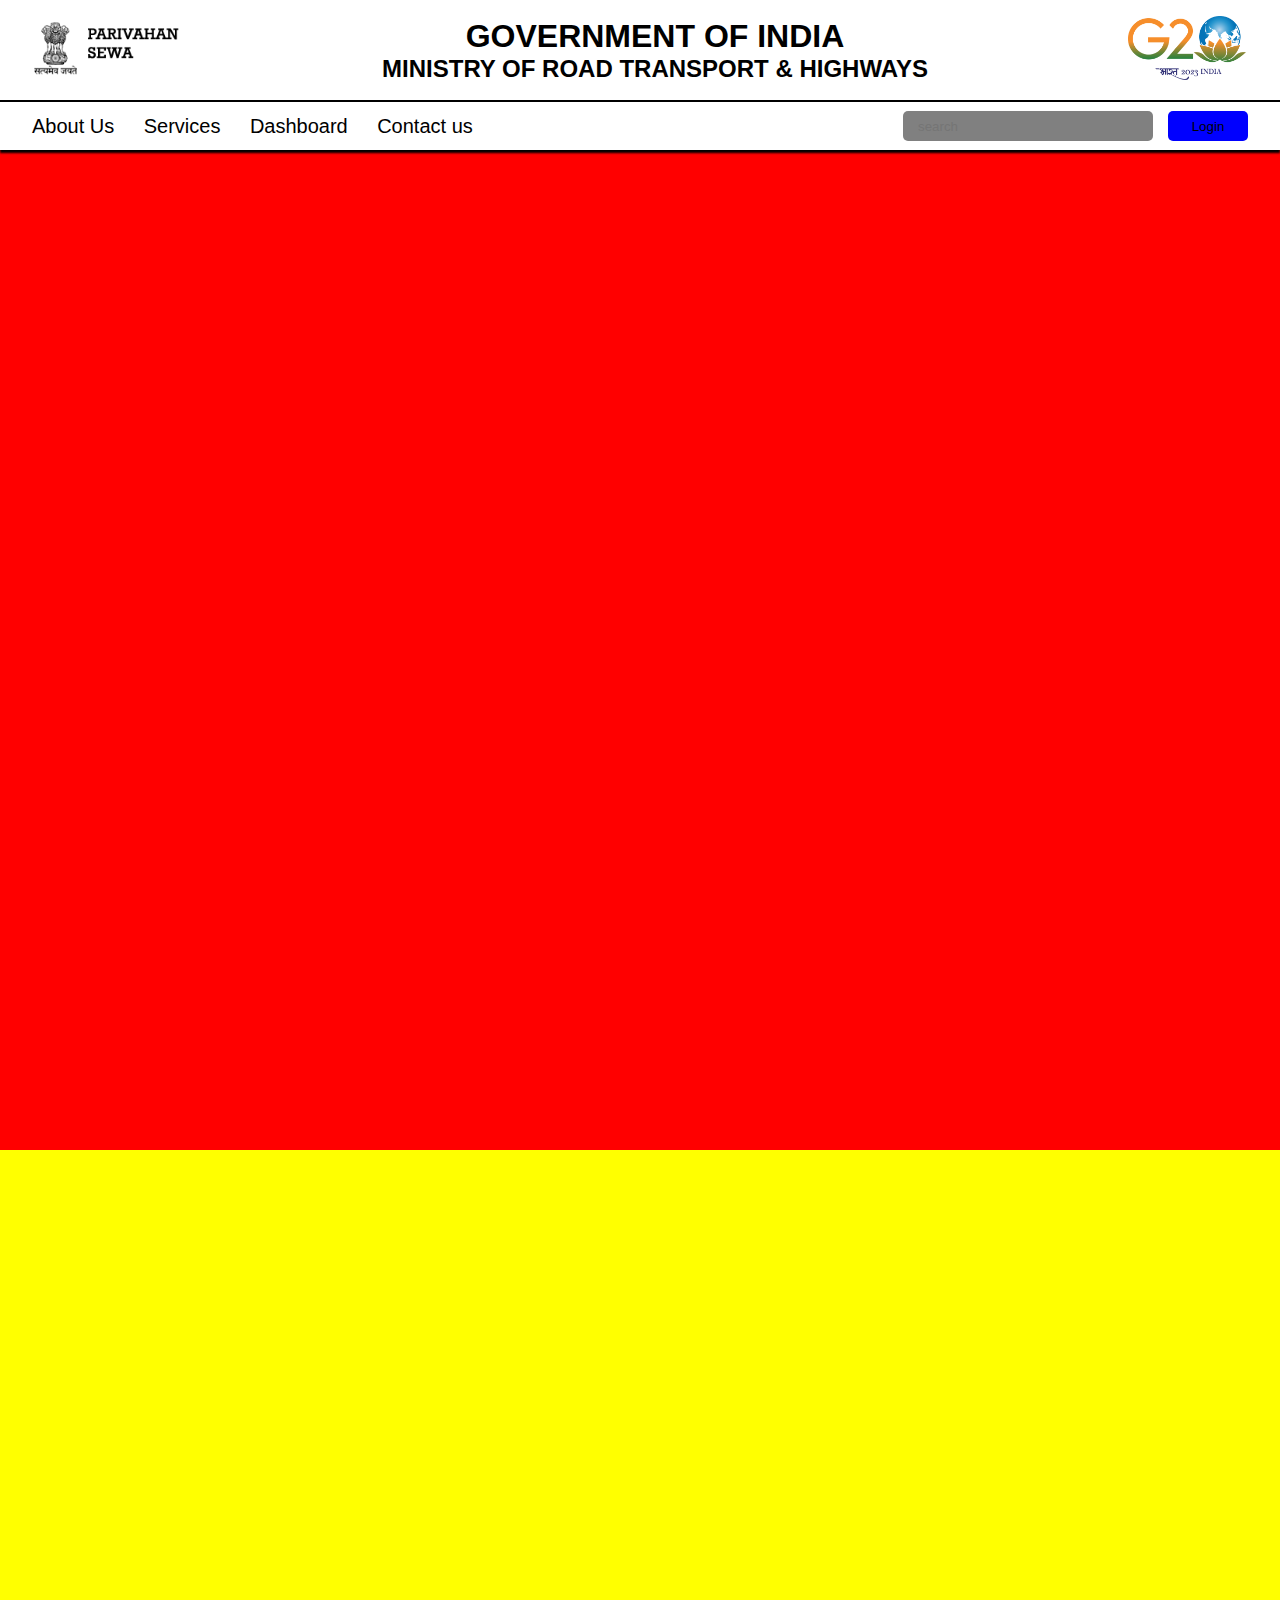
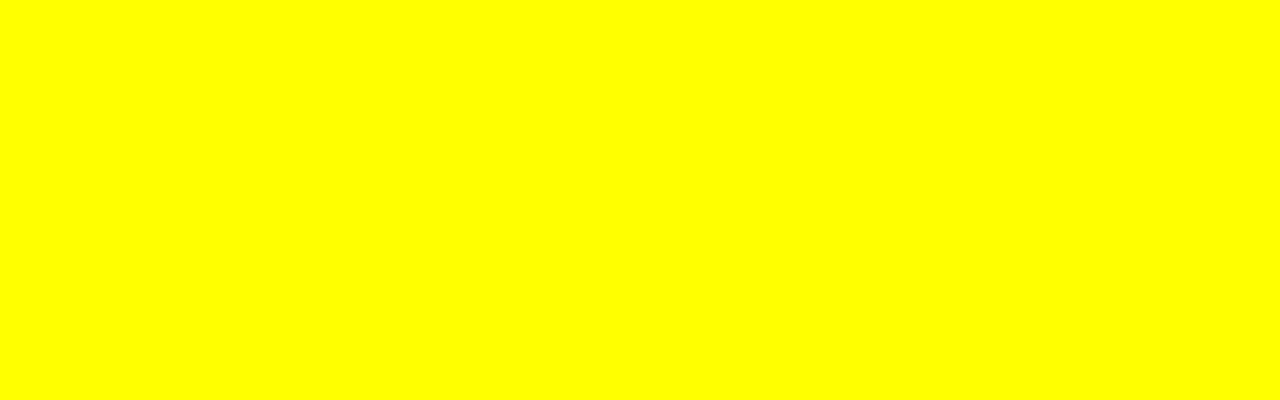
==== Index.html @ a2b754c2 "Add navbar" ====
<!DOCTYPE html>
<html lang="en">
<head>
    <meta charset="UTF-8">
    <meta name="viewport" content="width=device-width, initial-scale=1.0">
    <link rel="stylesheet" href="style.css">
    <title>Parivahan Sewa</title>
</head>
<body>
    <header>
        <!--TITLE-->
        <div class="title">
            <div class="titleimgleft">
                <img src="images/logo-parivahan-sewa.png" alt="home">
            </div>
            <div class="titletext">
                <h1>Government of India</h1>
                <h2>MINISTRY OF ROAD TRANSPORT & HIGHWAYS</h2>
            </div>
            <div class="titleimgright">
                <img src="images/g20-logo.png" alt="g20-logo">
            </div>
        </div>
        <!--NAVBAR-->
        <nav>
            <div class="navitems">
                <div class="navlinks">
                    <a href="#">About Us</a>
                    <a href="#">Services</a>
                    <a href="#">Dashboard</a>
                    <a href="#">Contact us</a>
                </div>
                
                <div class="navspecials">
                    <div class="search">
                        <input type="search..." placeholder="search" name="search">
                    </div>
                    <div class="login">
                        <button>Login</button>
                    </div>
                </div>
                
            </div>
        </nav>
    </header>
    <main>

    </main>
    <section>

    </section>
</body>
</html>
<!-- 
<section class="fullpage">
    <main>
        <div class="navbar">
            <nav class="headnav">
                <div class="logo">
                    <img src="../images/logo-parivahan-sewa.png" alt="logo-parivahan-sewa">
                </div>
                <div class="navheader">
                    <h2>Government of india</h2>
                    <h3>Ministry of road transport & highways</h3>
                </div>
                <div class="logo2">
                    <img src="../images/g20-logo.png" alt="g20-logo">
                </div>
            </nav>
            <nav class="subnav">

            </nav>
        </div>
        
        <div class="scroll-banner">
            <div>
                <img src="../images/banner3.jpg" alt="banner1">
            </div>
        </div>
    </main>
    <section class="item-list">
        <div class="license">
            <div class="textbox">
                <h2>LICENSE RELATED SERVICES</h2>
                <p>Various services related to new/old driving licence or learner's licence like Appointment Booking, Duplicate driving licence, Application Status, Online test for learner's licence, etc.</p>    
            </div>
            <div class="cards-section">
                <div class="card">
                    <div class="cardimg">
                        <img src="../images/llservices.png" alt="llserviceslogo">
                    </div>
                    <div class="cardtext">
                        <h2>Drivers/ Learners License</h2>
                        <p>License registration on your fingertips</p>
                    </div>
                    <div class="btn">
                        <a href="#">More</a>
                    </div>
                </div>
                <div class="card">
                    <div class="cardimg">
                        <img src="../images/driving-school-license.png" alt="llserviceslogo">
                    </div>
                    <div class="cardtext">
                        <h2>Driving School</h2>
                        <p>One place for application of Driving School License</p>
                    </div>
                    <div class="btn">
                        <a href="#">More</a>
                    </div>
                </div>
                <div class="card">
                    <div class="cardimg">
                        <img src="../images/v-online-test-appointment.png" alt="llserviceslogo">
                    </div>
                    <div class="cardtext">
                        <h2>Online Test/ Appointment</h2>
                        <p>Book/ Modify Online test appointments</p>
                    </div>
                    <div class="btn">
                        <a href="#">More</a>
                    </div>
                </div>
                <div class="card">
                    <div class="cardimg">
                        <img src="../images/v-driving-license.png" alt="llserviceslogo">
                    </div>
                    <div class="cardtext">
                        <h2>Other Services</h2>
                        <p>Explore the plethora of services related to Driving License</p>
                    </div>
                    <div class="btn">
                        <a href="#">More</a>
                    </div>
                </div>
            </div>
        </div>
        <div class="vehicle">
            <div class="textbox">
                <h2>Vehicle Related Services</h2>
                <p>Various services related to registration of vehicle/already registered vehicle like Appointment Booking, Application Status, Duplicate Registration, Change of Address, Transfer of Ownership, Hypothecation, etc.</p>    
            </div>
            <div class="cards-section">
                <div class="card">
                    <div class="cardimg">
                        <img src="../images/v-new-vehicle-registration.png" alt="llserviceslogo">
                    </div>
                    <div class="cardtext">
                        <h2>Vehicle Registration</h2>
                        <p>One click for all the vehicle related citizen services</p>
                    </div>
                    <div class="btn">
                        <a href="#">More</a>
                    </div>
                </div>
                <div class="card">
                    <div class="cardimg">
                        <img src="../images/v-fancy-number-allocation.png" alt="llserviceslogo">
                    </div>
                    <div class="cardtext">
                        <h2>Fancy Number Allocation</h2>
                        <p>Your favorite number for your favorite vehicle.</p>
                    </div>
                    <div class="btn">
                        <a href="#">More</a>
                    </div>
                </div>
                <div class="card">
                    <div class="cardimg">
                        <img src="../images/v-permit-services.png" alt="llserviceslogo">
                    </div>
                    <div class="cardtext">
                        <h2>National Permit</h2>
                        <p>Seamless online way for vehicle permits</p>
                    </div>
                    <div class="btn">
                        <a href="#">More</a>
                    </div>
                </div>
                <div class="card">
                    <div class="cardimg">
                        <img src="../images/v-vehicle-registration.png" alt="llserviceslogo">
                    </div>
                    <div class="cardtext">
                        <h2>Other Services</h2>
                        <p>Explore the services related to your vehicle here</p>
                    </div>
                    <div class="btn">
                        <a href="#">More</a>
                    </div>
                </div>
            </div>
        </div>
        <div class="manufacturer">
            <div class="textbox">
                <h2>Manufacturer Related Services</h2>
                <p>A number of applications/services devoted to vehicle/kit manufacturers for ease of operations and business</p>    
            </div>
            <div class="cards-section">
                <div class="card">
                    <div class="cardimg">
                        <img src="../images/v-vltd-icon.png" alt="llserviceslogo">
                    </div>
                    <div class="cardtext">
                        <h2>VLTD Maker</h2>
                        <p>Track, Analyze and Optimize Vehicle through location</p>
                    </div>
                    <div class="btn">
                        <a href="#">More</a>
                    </div>
                </div>
                <div class="card">
                    <div class="cardimg">
                        <img src="../images/v-sld.png" alt="llserviceslogo">
                    </div>
                    <div class="cardtext">
                        <h2>SLD Maker</h2>
                        <p>Speed Limiting Device Ecosystem</p>
                    </div>
                    <div class="btn">
                        <a href="#">More</a>
                    </div>
                </div>
                <div class="card">
                    <div class="cardimg">
                        <img src="../images/v-cng-maker.png" alt="llserviceslogo">
                    </div>
                    <div class="cardtext">
                        <h2>CNG Maker</h2>
                        <p>Make way for cleaner, greener fuel</p>
                    </div>
                    <div class="btn">
                        <a href="#">More</a>
                    </div>
                </div>
                <div class="card">
                    <div class="cardimg">
                        <img src="../images/v-homologation.png" alt="llserviceslogo">
                    </div>
                    <div class="cardtext">
                        <h2>Homologation</h2>
                        <p>Complete Life Cycle of a vehicle</p>
                    </div>
                    <div class="btn">
                        <a href="#">More</a>
                    </div>
                </div>
            </div>
        </div>
        <div class="others">
            <div class="textbox">
                <h2>Other Products & Services</h2>
            </div>
            <div class="cards-section">
                <div class="card">
                    <div class="cardimg">
                        <img src="../images/v-mparivahan-logo.png" alt="llserviceslogo">
                    </div>
                    <div class="cardtext">
                        <h2>mParivahan</h2>
                        <p>The wallet weight of documents brought to half</p>
                    </div>
                    <div class="btn">
                        <a href="#">More</a>
                    </div>
                </div>
                <div class="card">
                    <div class="cardimg">
                        <img src="../images/v-pucc-icon.png" alt="llserviceslogo">
                    </div>
                    <div class="cardtext">
                        <h2>PUCC</h2>
                        <p>MoRTH's endeavor to Limit vehicular emissions</p>
                    </div>
                    <div class="btn">
                        <a href="#">More</a>
                    </div>
                </div>
                <div class="card">
                    <div class="cardimg">
                        <img src="../images/v-echallan-icon.png" alt="llserviceslogo">
                    </div>
                    <div class="cardtext">
                        <h2>eChallan System</h2>
                        <p>Take the Eco-Friendly way with new automotive fuels</p>
                    </div>
                    <div class="btn">
                        <a href="#">More</a>
                    </div>
                </div>
                <div class="card">
                    <div class="cardimg">
                        <img src="../images/v-vahan-green-sewa.png" alt="llserviceslogo">
                    </div>
                    <div class="cardtext">
                        <h2>Vahan Green Sewa</h2>
                        <p>Take the Eco-Friendly way with new automotive fuels</p>
                    </div>
                    <div class="btn">
                        <a href="#">More</a>
                    </div>
                </div>
            </div>
        </div>
        <div class="dashboard">
            <div class="textbox">
                <h2>Dashboard and Reports</h2>
                <p>State of the Art Dashboard services for depiction of the progress and data specific to a state and across the country.</p>    
            </div>
            <div class="cards-section">
                <div class="card">
                    <div class="cardimg">
                        <img src="../images/v-vahan-dashboard.png" alt="llserviceslogo">
                    </div>
                    <div class="cardtext">
                        <h2>VAHAN Dashboard</h2>
                        <p>National visibility of Vehicle Registration and related services</p>
                    </div>
                    <div class="btn">
                        <a href="#">More</a>
                    </div>
                </div>
                <div class="card">
                    <div class="cardimg">
                        <img src="../images//v-sarathi-dashboard.png" alt="llserviceslogo">
                    </div>
                    <div class="cardtext">
                        <h2>Sarathi Dashboard</h2>
                        <p>Tracking of all licenses issuance and Permits</p>
                    </div>
                    <div class="btn">
                        <a href="#">More</a>
                    </div>
                </div>
                <div class="card">
                    <div class="cardimg">
                        <img src="../images/v-homologation-dashboard.png" alt="llserviceslogo">
                    </div>
                    <div class="cardtext">
                        <h2>Homologation Dashboard</h2>
                        <p>Displaying number of vehicle records nationally</p>
                    </div>
                    <div class="btn">
                        <a href="#">More</a>
                    </div>
                </div>
                <div class="card">
                    <div class="cardimg">
                        <img src="../images/v-vltd-dashboard.png" alt="llserviceslogo">
                    </div>
                    <div class="cardtext">
                        <h2>VLTD Dashboard</h2>
                        <p>VLTS ecosystem of vehicles for National Tracking</p>
                    </div>
                    <div class="btn">
                        <a href="#">More</a>
                    </div>
                </div>
            </div>
        </div>
        <div class="public">
            <div class="textbox">
                <h2>Public Media</h2>
                <p>Showcasing our achievements and progress through Content, Media developed internally/externally</p>    
            </div>
            <div class="cards-section">
                <div class="card">
                    <div class="cardimg">
                        <img src="../images/v-act-policy.png" alt="llserviceslogo">
                    </div>
                    <div class="cardtext">
                        <h2>Acts, Rule and Policies</h2>
                        <p>All you need to know about Motor Vehicle Rules and related Acts</p>
                    </div>
                    <div class="btn">
                        <a href="#">More</a>
                    </div>
                </div>
                <div class="card">
                    <div class="cardimg">
                        <img src="../images/v-next-mile.png" alt="llserviceslogo">
                    </div>
                    <div class="cardtext">
                        <h2>Next Mile</h2>
                        <p>Capturing the key contributions, remarkable growth stories, state developments, etc.</p>
                    </div>
                    <div class="btn">
                        <a href="#">More</a>
                    </div>
                </div>
                <div class="card">
                    <div class="cardimg">
                        <img src="../images/v-parivahan-news-letter.png" alt="llserviceslogo">
                    </div>
                    <div class="cardtext">
                        <h2>Parivahan Newsletter</h2>
                        <p>Our monthly newsletter highlighting our achievements, progress and Focus application/service.</p>
                    </div>
                    <div class="btn">
                        <a href="#">More</a>
                    </div>
                </div>
                <div class="card">
                    <div class="cardimg">
                        <img src="../images/v-press-coverage.png" alt="llserviceslogo">
                    </div>
                    <div class="cardtext">
                        <h2>Latest Press Coverage</h2>
                        <p>Coverage of project developments in news and media</p>
                    </div>
                    <div class="btn">
                        <a href="#">More</a>
                    </div>
                </div>
                <div class="card">
                    <div class="cardimg">
                        <img src="../images/v-act-policy.png" alt="llserviceslogo">
                    </div>
                    <div class="cardtext">
                        <h2>Motor Vehicle Act, 1988</h2>
                        <p>All you need to know about the Motor Vehicle Act, 1988</p>
                    </div>
                    <div class="btn">
                        <a href="#">More</a>
                    </div>
                </div>
                <div class="card">
                    <div class="cardimg">
                        <img src="../images/v-center-motor-vehicle-rules.png" alt="llserviceslogo">
                    </div>
                    <div class="cardtext">
                        <h2>Central Motor Vehicles Rules, 1989</h2>
                        <p>All you need to know about the Central Motor Vehicles Rules, 1989</p>
                    </div>
                    <div class="btn">
                        <a href="#">More</a>
                    </div>
                </div>
            </div>
        </div>
        <div class="informational">
            <div class="textbox">
                <h2>LICENSE RELATED SERVICES</h2>
                <p>Various services related to new/old driving licence or learner's licence like Appointment Booking, Duplicate driving licence, Application Status, Online test for learner's licence, etc.</p>    
            </div>
            <div class="cards-section">
                <div class="card">
                    <div class="cardimg">
                        <img src="../images/llservices.png" alt="llserviceslogo">
                    </div>
                    <div class="cardtext">
                        <h2>Drivers/ Learners License</h2>
                        <p>License registration on your fingertips</p>
                    </div>
                    <div class="btn">
                        <a href="#">More</a>
                    </div>
                </div>
                <div class="card">
                    <div class="cardimg">
                        <img src="../images/driving-school-license.png" alt="llserviceslogo">
                    </div>
                    <div class="cardtext">
                        <h2>Driving School</h2>
                        <p>One place for application of Driving School License</p>
                    </div>
                    <div class="btn">
                        <a href="#">More</a>
                    </div>
                </div>
                <div class="card">
                    <div class="cardimg">
                        <img src="../images/v-online-test-appointment.png" alt="llserviceslogo">
                    </div>
                    <div class="cardtext">
                        <h2>Online Test/ Appointment</h2>
                        <p>Book/ Modify Online test appointments</p>
                    </div>
                    <div class="btn">
                        <a href="#">More</a>
                    </div>
                </div>
                <div class="card">
                    <div class="cardimg">
                        <img src="../images/v-driving-license.png" alt="llserviceslogo">
                    </div>
                    <div class="cardtext">
                        <h2>Other Services</h2>
                        <p>Explore the plethora of services related to Driving License</p>
                    </div>
                    <div class="btn">
                        <a href="#">More</a>
                    </div>
                </div>
            </div>
        </div>
    </section>
</section> -->
---- style.css ----
* {
    border: 0;
    margin: 0;
    padding: 0;
    box-sizing: border-box;
    font-family:'Franklin Gothic Medium', 'Arial Narrow', Arial, sans-serif;;
}

header {
    max-width: 1920px;
    width: 100%;
    height: auto;
    background-color: white;
    position: fixed;
    z-index: 10000;
}

.title {
    width: 95%;
    min-height: 100px;
    margin: auto;
    display: flex;
    justify-content: space-between;
    align-items: center;
    
}

.titleimgleft img {
    width: 150px;
}

.titleimgright img {
    width: 120px;
}

.titletext {
    text-align: center;
    text-transform: uppercase;
}

nav {
    width: 100%;
    display: flex;
    align-items: center;
    min-height: 50px;
    border-top: 2px solid black;
    box-shadow: 0 3px 2px 0;
}

.navitems {
    padding: 0;
    width: 95%;
    margin: auto;
    display: flex;
    justify-content: space-between;
    align-items: center;
}

.navlinks {
    width: 75%;
    
}

.navlinks a {
    text-decoration:  none;
    color: black;
    font-size: 20px;
    padding: 25px 25px 25px 0;
}

.navspecials {
    display: flex;
    align-items: center;
    
}

.search {
    width: 100%;
}

.search input {
   width: 250px;
   height: 30px;
   border: none;
   background-color: grey;
   border-radius: 5px;
   outline: none;
   padding-left: 15px;
}

.login button {
    width: 80px;
    height: 30px;
    margin-left: 15px;
    border-radius: 5px;
    background-color: blue;
}

main {
    position: relative;
    height: 1000px;
    background-color: red;
    top: 150px;
}

section {
    height: 1000px;
    background-color: yellow;
}


/* 

.fullpage {
    width: 100%;
    height: 100%;
}


main {
    height: 100%;
    width: 100%;
}

.navbar {
    background-color: white;
    position: fixed;
    height: 130px;
    width: 100%;
    box-shadow: 0 4px 8px 0;
}

.headnav {
    display: flex;
    justify-content: space-evenly;
    border-bottom: solid 2px black;
    align-items: center;
    height: 90px;
    width: 100%;
}

.logo {
    width: 150px;
}

.logo img {
    width: 150px
}

.navheader {
    text-align: center;
    text-transform: uppercase;
    font-family:'Franklin Gothic Medium', 'Arial Narrow', Arial, sans-serif;
}

.navheader h2 {
    font-size: 30px;
}


.logo2 {
    width: 120px;
}

.logo2 img{
    width: 100px;
}

/*subnav*/
/*
.subnav {
    display: flex;
    justify-content: space-evenly;
    align-items: center;
    height: 40px;
    width: 100%;
}
*/

/* scrolling banner*/
/*
.scroll-banner {
    padding-top: 130px;
    width: auto;
    height: auto;
}

.scroll-banner div {
    height: auto;
    width: auto;
}

.scroll-banner div img {
    max-width: 100%;
    max-height: 100%;
    width: auto;
    height: auto;
}


/* Section 2 */
/*
.item-list {
    height: 100%;
    width: 100%;
}

.license, .vehicle, .manufacturer, .others, .dashboard, .public, .informational  {
    height: 600px;
    width: 100%;
}

.license, .manufacturer, .dashboard, .informational {
    background-color: rgba(235, 245, 255, 1);
}

.vehicle, .others, .public {
    background-color: rgb(213, 234, 254);
}

.textbox {
    padding-top: 2%;
    text-align: center;
}

.textbox h2 {
    font-family:'Segoe UI', Tahoma, Geneva, Verdana, sans-serif;
    font-size: 30px;
}

.textbox p {
    font-size: 17px;
    margin: auto;
    width: 70%;
}
*/

/* starting of cards */
/*
.cards-section {
    display: flex;
    justify-content: center;
    align-items: center;
    flex-wrap: wrap;
    height: auto;
    padding-top: 1rem;
    padding-bottom: 1rem;
    width: 88%;
    gap: .1rem;
    margin: auto;
}

.card {
    border: solid 1px rgb(160, 160, 160);
    background-color: white;
    margin: auto;
    height: 22rem;
    border-radius: 15px;
    width: 300px;
    transition: .5s ease-in-out;
}

.card:hover {
    box-shadow: 0 4px 8px 0;
}

.cardimg {
    margin: auto;
    margin-top: 7%;
    display: flex;
    justify-content: center;
    align-items: center;
    height: 150px;
    width: 88%;
}

.cardimg img {
    padding: auto;
    align-items: center;
    height: 100%;
}

.cardtext {
    text-align: center;
    margin: auto;
    margin-top: 3%;
}

.cardtext h2{
    font-weight: bolder;
    margin-top: 0.2rem;
}

.cardtext p{
    margin-top: 0.2rem;
}

.btn {
    text-align: center;
    display: flex;
    align-items: center;
    justify-content: center;
    border-radius: 12px;
    background-color: #34b6ec;
    border: solid 2px black;
    height: 10%;
    width: 50%;
    margin: auto;
    margin-top: 25px;
}

.btn a {
    text-align: center;
    text-decoration: none;
    color: white;
} 
*/
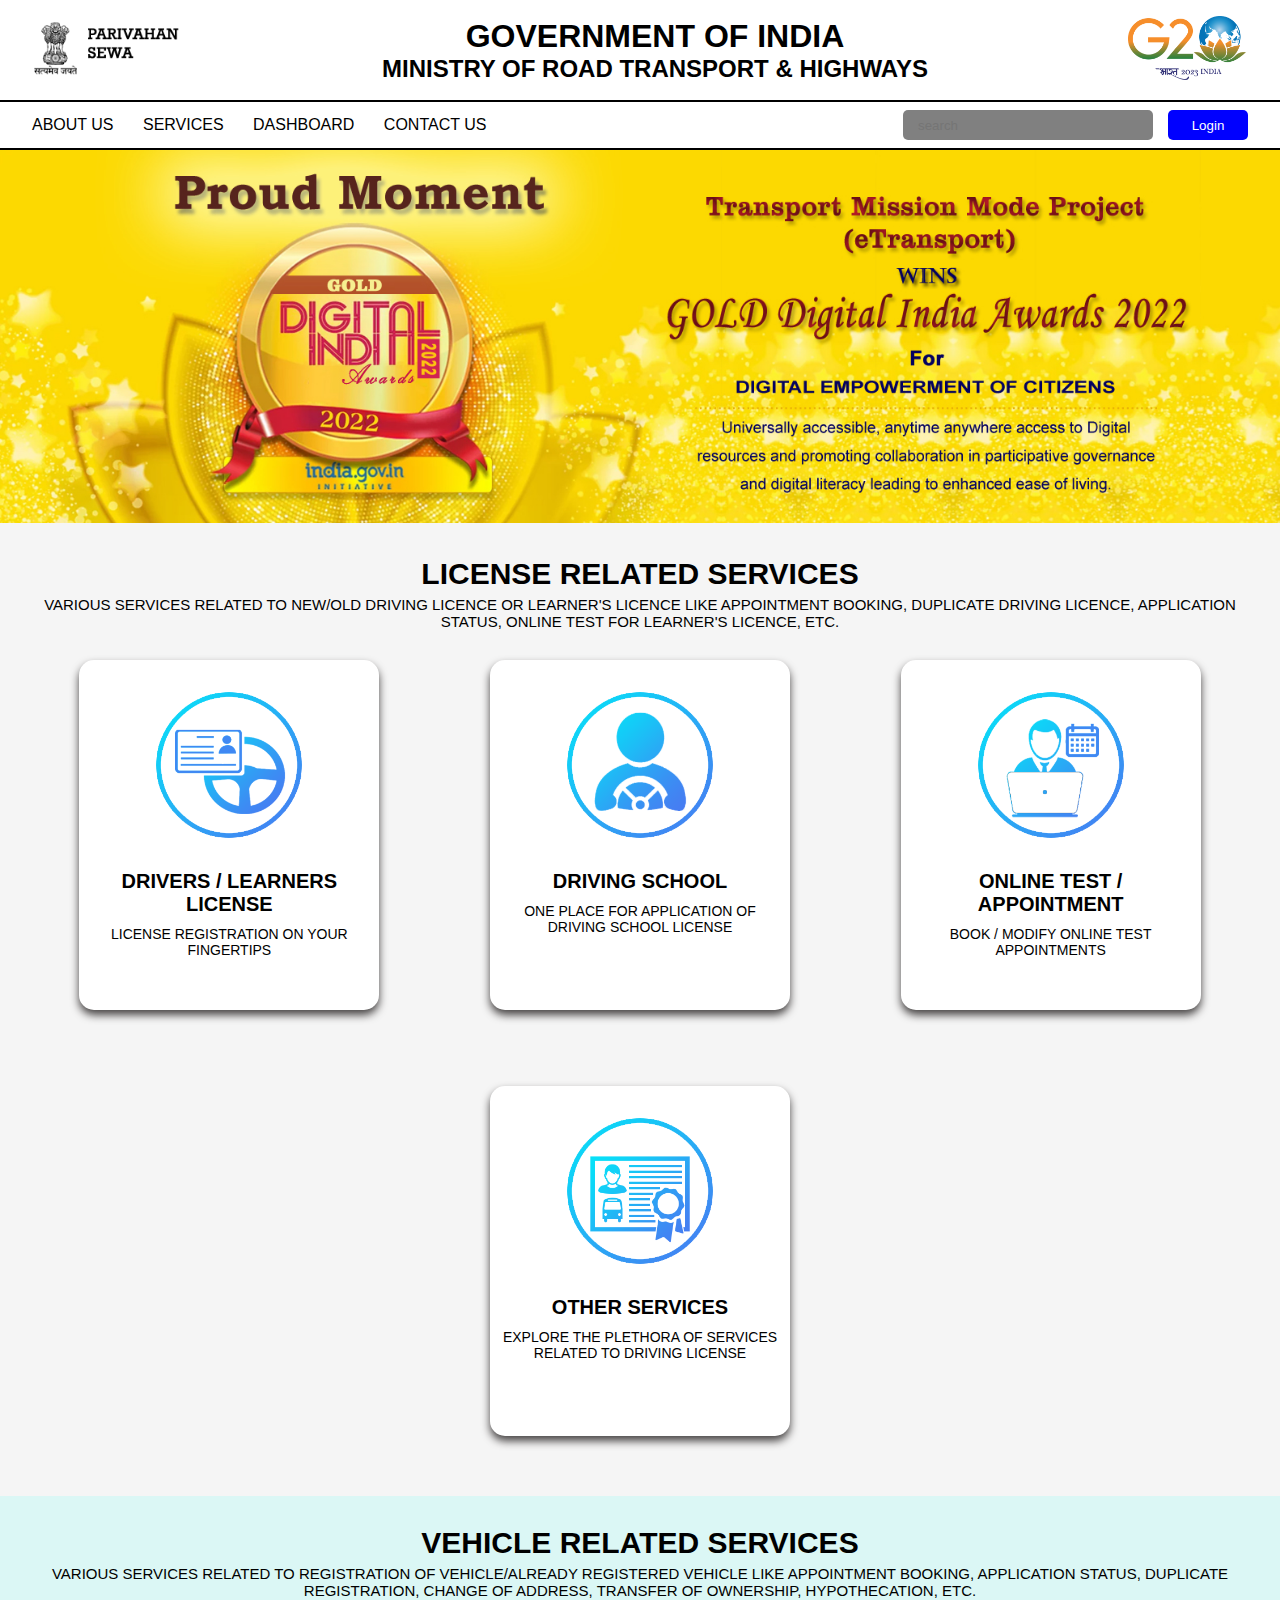
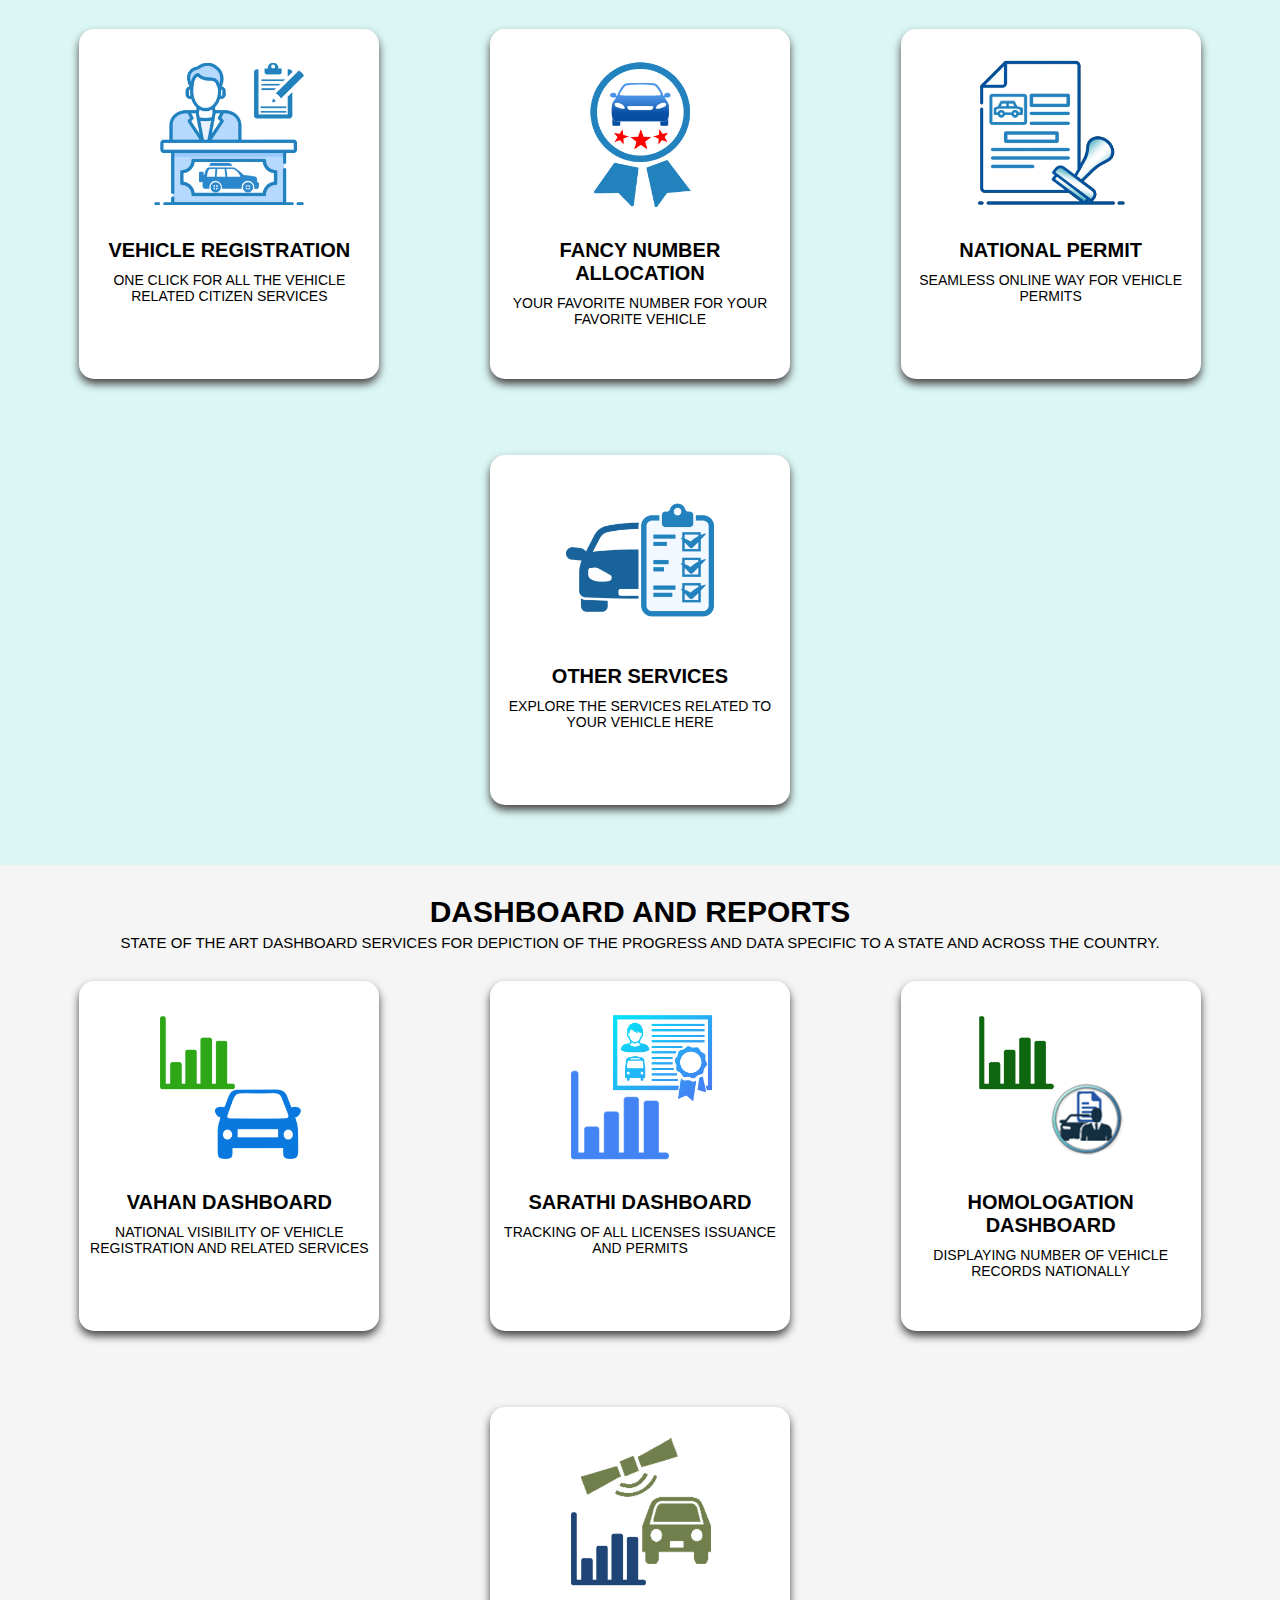
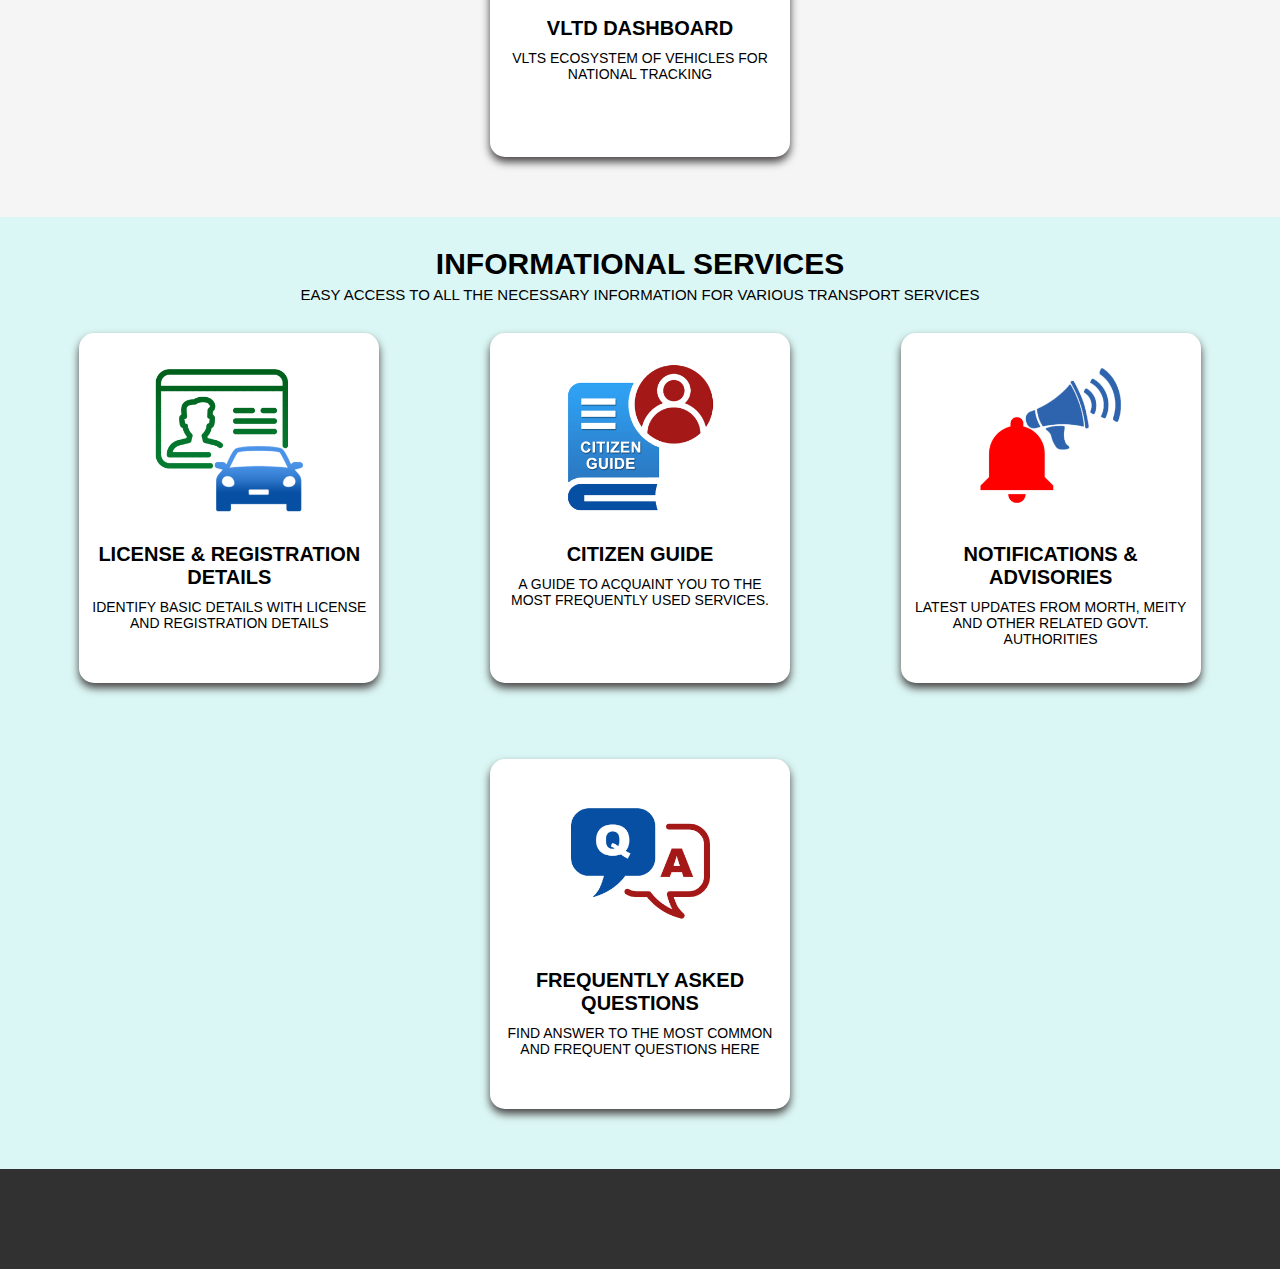
==== commit 562b8191: "New Sections" ====
--- a/Index.html
+++ b/Index.html
@@ -1,11 +1,13 @@
 <!DOCTYPE html>
 <html lang="en">
+
 <head>
     <meta charset="UTF-8">
     <meta name="viewport" content="width=device-width, initial-scale=1.0">
     <link rel="stylesheet" href="style.css">
     <title>Parivahan Sewa</title>
 </head>
+
 <body>
     <header>
         <!--TITLE-->
@@ -30,7 +32,7 @@
                     <a href="#">Dashboard</a>
                     <a href="#">Contact us</a>
                 </div>
-                
+
                 <div class="navspecials">
                     <div class="search">
                         <input type="search..." placeholder="search" name="search">
@@ -39,17 +41,202 @@
                         <button>Login</button>
                     </div>
                 </div>
-                
             </div>
         </nav>
     </header>
     <main>
+        <div class="heroimg">
+            <img src="images/banner3.jpg" alt="banner">
+        </div>
+    </main>
+    <section class="services">
+        <div class="license">
+            <div class="textcontent">
+                <h2>License Related Services</h2>
+                <p>Various services related to new/old driving licence or learner's licence like Appointment Booking,
+                    Duplicate driving licence, Application Status, Online test for learner's licence, etc.</p>
+            </div>
+            <div class="cardsdiv">
+                <div class="card">
+                    <div class="cardimg">
+                        <img src="images/llservices.png" alt="Drivers / Learners License">
+                    </div>
+                    <div class="cardtextarea">
+                        <h2>Drivers / Learners License</h2>
+                        <p>License registration on your fingertips</p>
+                    </div>
+                </div>
+                <div class="card">
+                    <div class="cardimg">
+                        <img src="images/driving-school-license.png" alt="Driving School License">
+                    </div>
+                    <div class="cardtextarea">
+                        <h2>Driving School</h2>
+                        <p>One place for application of Driving School License</p>
+                    </div>
+                </div>
+                <div class="card">
+                    <div class="cardimg">
+                        <img src="images/v-online-test-appointment.png" alt="Online Test/ Appointment">
+                    </div>
+                    <div class="cardtextarea">
+                        <h2>Online Test / Appointment</h2>
+                        <p>Book / Modify Online test appointments</p>
+                    </div>
+                </div>
+                <div class="card">
+                    <div class="cardimg">
+                        <img src="images/v-driving-license.png" alt="Other Services">
+                    </div>
+                    <div class="cardtextarea">
+                        <h2>Other Services</h2>
+                        <p>Explore the plethora of services related to Driving License</p>
+                    </div>
+                </div>
+            </div>
+        </div>
+        <div class="vehicle">
+            <div class="textcontent">
+                <h2>Vehicle Related Services</h2>
+                <p>Various services related to registration of vehicle/already registered vehicle like Appointment
+                    Booking, Application Status, Duplicate Registration, Change of Address, Transfer of Ownership,
+                    Hypothecation, etc.</p>
+            </div>
+            <div class="cardsdiv">
+                <div class="card">
+                    <div class="cardimg">
+                        <img src="images/v-new-vehicle-registration.png" alt="Vehicle Registration">
+                    </div>
+                    <div class="cardtextarea">
+                        <h2>Vehicle Registration</h2>
+                        <p>One click for all the vehicle related citizen services</p>
+                    </div>
+                </div>
+                <div class="card">
+                    <div class="cardimg">
+                        <img src="images/v-fancy-number-allocation.png" alt="Fancy Number Allocation">
+                    </div>
+                    <div class="cardtextarea">
+                        <h2>Fancy Number Allocation</h2>
+                        <p>Your favorite number for your favorite vehicle</p>
+                    </div>
+                </div>
+                <div class="card">
+                    <div class="cardimg">
+                        <img src="images/v-permit-services.png" alt="National Permit">
+                    </div>
+                    <div class="cardtextarea">
+                        <h2>National Permit</h2>
+                        <p>Seamless online way for vehicle permits</p>
+                    </div>
+                </div>
+                <div class="card">
+                    <div class="cardimg">
+                        <img src="images/v-vehicle-registration.png" alt="Other Services">
+                    </div>
+                    <div class="cardtextarea">
+                        <h2>Other Services</h2>
+                        <p>Explore the services related to your vehicle here</p>
+                    </div>
+                </div>
+            </div>
+        </div>
+        <div class="dashboard">
+            <div class="textcontent">
+                <h2>Dashboard and Reports</h2>
+                <p>State of the Art Dashboard services for depiction of the progress and data specific to a state and across the country.</p>
+            </div>
+            <div class="cardsdiv">
+                <div class="card">
+                    <div class="cardimg">
+                        <img src="images/v-vahan-dashboard.png" alt="VAHAN Dashboard">
+                    </div>
+                    <div class="cardtextarea">
+                        <h2>VAHAN Dashboard</h2>
+                        <p>National visibility of Vehicle Registration and related services</p>
+                    </div>
+                </div>
+                <div class="card">
+                    <div class="cardimg">
+                        <img src="images/v-sarathi-dashboard.png" alt="Sarathi Dashboard">
+                    </div>
+                    <div class="cardtextarea">
+                        <h2>Sarathi Dashboard</h2>
+                        <p>Tracking of all licenses issuance and Permits</p>
+                    </div>
+                </div>
+                <div class="card">
+                    <div class="cardimg">
+                        <img src="images/v-homologation-dashboard.png" alt="Homologation Dashboard">
+                    </div>
+                    <div class="cardtextarea">
+                        <h2>Homologation Dashboard</h2>
+                        <p>Displaying number of vehicle records nationally</p>
+                    </div>
+                </div>
+                <div class="card">
+                    <div class="cardimg">
+                        <img src="images/v-vltd-dashboard.png" alt="VLTD Dashboard">
+                    </div>
+                    <div class="cardtextarea">
+                        <h2>VLTD Dashboard</h2>
+                        <p>VLTS ecosystem of vehicles for National Tracking</p>
+                    </div>
+                </div>
+            </div>
+        </div>
+        <div class="infoservices">
+            <div class="textcontent">
+                <h2>Informational Services</h2>
+                <p>Easy access to all the necessary information for various transport services</p>
+            </div>
+            <div class="cardsdiv">
+                <div class="card">
+                    <div class="cardimg">
+                        <img src="images/v-licence-registration-details.png" alt="License & Registration Details">
+                    </div>
+                    <div class="cardtextarea">
+                        <h2>License & Registration Details</h2>
+                        <p>Identify basic details with License and Registration Details</p>
+                    </div>
+                </div>
+                <div class="card">
+                    <div class="cardimg">
+                        <img src="images/v-citizen-guide.png" alt="Citizen Guide">
+                    </div>
+                    <div class="cardtextarea">
+                        <h2>Citizen Guide</h2>
+                        <p>A guide to acquaint you to the most frequently used services.</p>
+                    </div>
+                </div>
+                <div class="card">
+                    <div class="cardimg">
+                        <img src="images/v-notification-advisiory.png" alt="Notifications & Advisories">
+                    </div>
+                    <div class="cardtextarea">
+                        <h2>Notifications & Advisories</h2>
+                        <p>Latest updates from MoRTH, Meity and other related Govt. authorities</p>
+                    </div>
+                </div>
+                <div class="card">
+                    <div class="cardimg">
+                        <img src="images/v-faq.png" alt="Frequently Asked Questions">
+                    </div>
+                    <div class="cardtextarea">
+                        <h2>Frequently Asked Questions</h2>
+                        <p>Find answer to the most common and frequent questions here</p>
+                    </div>
+                </div>
+            </div>
+        </div>
+    </section>
+    <footer>
+        <div class="footercontents">
+            
+        </div>
+    </footer>
+</body>
 
-    </main>
-    <section>
-
-    </section>
-</body>
 </html>
 <!-- 
 <section class="fullpage">
--- a/style.css
+++ b/style.css
@@ -3,16 +3,19 @@
     margin: 0;
     padding: 0;
     box-sizing: border-box;
-    font-family:'Franklin Gothic Medium', 'Arial Narrow', Arial, sans-serif;;
+    font-family: 'Franklin Gothic Medium', 'Arial Narrow', Arial, sans-serif;
+}
+
+body {
+    background-color: rgb(222, 215, 215);
+    width: 100%;
 }
 
 header {
     max-width: 1920px;
     width: 100%;
-    height: auto;
     background-color: white;
-    position: fixed;
-    z-index: 10000;
+    margin: auto;
 }
 
 .title {
@@ -22,7 +25,6 @@
     display: flex;
     justify-content: space-between;
     align-items: center;
-    
 }
 
 .titleimgleft img {
@@ -44,11 +46,11 @@
     align-items: center;
     min-height: 50px;
     border-top: 2px solid black;
-    box-shadow: 0 3px 2px 0;
+    border-bottom: 2px solid black;
+    text-transform: uppercase;
 }
 
 .navitems {
-    padding: 0;
     width: 95%;
     margin: auto;
     display: flex;
@@ -58,34 +60,28 @@
 
 .navlinks {
     width: 75%;
-    
 }
 
 .navlinks a {
-    text-decoration:  none;
+    text-decoration: none;
     color: black;
-    font-size: 20px;
+    font-size: 16px;
     padding: 25px 25px 25px 0;
 }
 
 .navspecials {
     display: flex;
     align-items: center;
-    
-}
-
-.search {
-    width: 100%;
 }
 
 .search input {
-   width: 250px;
-   height: 30px;
-   border: none;
-   background-color: grey;
-   border-radius: 5px;
-   outline: none;
-   padding-left: 15px;
+    width: 250px;
+    height: 30px;
+    border: none;
+    background-color: grey;
+    border-radius: 5px;
+    outline: none;
+    padding-left: 15px;
 }
 
 .login button {
@@ -94,224 +90,137 @@
     margin-left: 15px;
     border-radius: 5px;
     background-color: blue;
+    color: white;
+    border: none;
+}
+
+main, section , footer {
+    max-width: 1920px;
+    width: 100%; 
+    margin: 0 auto;
 }
 
 main {
-    position: relative;
-    height: 1000px;
-    background-color: red;
-    top: 150px;
+    height: auto;
+    background-color: rgb(245, 245, 245);
+}
+
+.heroimg {
+    width: 100%;
+    height: auto;
+    min-height: 340px;
+}
+
+.heroimg img {
+    width: 100%;
+    height: 100%;
+    min-height: 340px;
+    object-fit: stretch;
 }
 
 section {
-    height: 1000px;
-    background-color: yellow;
-}
-
-
-/* 
-
-.fullpage {
-    width: 100%;
+    height: auto;
+    background-color: rgb(245, 245, 245);
+}
+
+.license,
+.dashboard {
+    width: 100%;
+    padding-top: 30px;
+    padding-bottom: 30px;
+    height: auto;
+    margin: auto;
+    background-color: rgb(245, 245, 245);
+}
+
+.textcontent {
+    width: 95%;
+    margin: auto;
+    height: auto;
+    text-align: center;
+    text-transform: uppercase;
+}
+
+.textcontent h2 {
+    font-size: 30px;
+}
+
+.textcontent p {
+    padding-top: 5px;
+    font-size: 15px;
+}
+
+.cardsdiv {
+    display: flex;
+    justify-content: space-around;
+    align-items: center;
+    flex-wrap: wrap;
+    gap: 1rem;
+    width: 95%;
+    height: auto;
+    margin: 0 auto;
+    
+}
+
+.card {
+    margin: 30px 0;
+    border-radius: 15px;
+    box-shadow: 0 5px 8px 0 rgb(71, 68, 68);
+    background-color: white;
+    min-height: 350px;
+    min-width: 300px;
+    max-width: 300px;
+}
+
+.card:hover {
+    cursor: pointer;
+    transform: translateY(-10px);
+    transition: transform .3s ease;
+    
+}
+
+.cardimg {
+    width: 150px;
+    height: 150px;
+    margin: 30px auto;
+}
+
+.cardimg img {
     height: 100%;
-}
-
-
-main {
-    height: 100%;
-    width: 100%;
-}
-
-.navbar {
-    background-color: white;
-    position: fixed;
-    height: 130px;
-    width: 100%;
-    box-shadow: 0 4px 8px 0;
-}
-
-.headnav {
-    display: flex;
-    justify-content: space-evenly;
-    border-bottom: solid 2px black;
-    align-items: center;
-    height: 90px;
-    width: 100%;
-}
-
-.logo {
-    width: 150px;
-}
-
-.logo img {
-    width: 150px
-}
-
-.navheader {
+    width: 100%;
+}
+
+.cardtextarea {
     text-align: center;
-    text-transform: uppercase;
-    font-family:'Franklin Gothic Medium', 'Arial Narrow', Arial, sans-serif;
-}
-
-.navheader h2 {
-    font-size: 30px;
-}
-
-
-.logo2 {
-    width: 120px;
-}
-
-.logo2 img{
-    width: 100px;
-}
-
-/*subnav*/
-/*
-.subnav {
-    display: flex;
-    justify-content: space-evenly;
-    align-items: center;
-    height: 40px;
-    width: 100%;
-}
-*/
-
-/* scrolling banner*/
-/*
-.scroll-banner {
-    padding-top: 130px;
-    width: auto;
-    height: auto;
-}
-
-.scroll-banner div {
-    height: auto;
-    width: auto;
-}
-
-.scroll-banner div img {
-    max-width: 100%;
-    max-height: 100%;
-    width: auto;
-    height: auto;
-}
-
-
-/* Section 2 */
-/*
-.item-list {
-    height: 100%;
-    width: 100%;
-}
-
-.license, .vehicle, .manufacturer, .others, .dashboard, .public, .informational  {
-    height: 600px;
-    width: 100%;
-}
-
-.license, .manufacturer, .dashboard, .informational {
-    background-color: rgba(235, 245, 255, 1);
-}
-
-.vehicle, .others, .public {
-    background-color: rgb(213, 234, 254);
-}
-
-.textbox {
-    padding-top: 2%;
-    text-align: center;
-}
-
-.textbox h2 {
-    font-family:'Segoe UI', Tahoma, Geneva, Verdana, sans-serif;
-    font-size: 30px;
-}
-
-.textbox p {
-    font-size: 17px;
-    margin: auto;
-    width: 70%;
-}
-*/
-
-/* starting of cards */
-/*
-.cards-section {
-    display: flex;
-    justify-content: center;
-    align-items: center;
-    flex-wrap: wrap;
-    height: auto;
-    padding-top: 1rem;
-    padding-bottom: 1rem;
-    width: 88%;
-    gap: .1rem;
-    margin: auto;
-}
-
-.card {
-    border: solid 1px rgb(160, 160, 160);
-    background-color: white;
-    margin: auto;
-    height: 22rem;
-    border-radius: 15px;
-    width: 300px;
-    transition: .5s ease-in-out;
-}
-
-.card:hover {
-    box-shadow: 0 4px 8px 0;
-}
-
-.cardimg {
-    margin: auto;
-    margin-top: 7%;
-    display: flex;
-    justify-content: center;
-    align-items: center;
-    height: 150px;
-    width: 88%;
-}
-
-.cardimg img {
-    padding: auto;
-    align-items: center;
-    height: 100%;
-}
-
-.cardtext {
-    text-align: center;
-    margin: auto;
-    margin-top: 3%;
-}
-
-.cardtext h2{
-    font-weight: bolder;
-    margin-top: 0.2rem;
-}
-
-.cardtext p{
-    margin-top: 0.2rem;
-}
-
-.btn {
-    text-align: center;
-    display: flex;
-    align-items: center;
-    justify-content: center;
-    border-radius: 12px;
-    background-color: #34b6ec;
-    border: solid 2px black;
-    height: 10%;
-    width: 50%;
-    margin: auto;
-    margin-top: 25px;
-}
-
-.btn a {
-    text-align: center;
-    text-decoration: none;
-    color: white;
-} 
-*/+    padding: 0 10px 10px 10px;
+    text-transform: uppercase;
+}
+
+.cardtextarea h2 {
+    font-size: 20px
+}
+
+.cardtextarea p {
+    padding-top: 10px;
+    font-size: 14px;
+}
+
+
+.vehicle,
+.infoservices {
+    background-color: rgb(219, 247, 245);
+    padding-top: 30px;
+    width: 100%;
+    height: auto;
+    margin: auto;
+    padding-bottom: 30px;
+}
+
+footer {
+    height: 100px;
+    background-color: rgb(50, 49, 49);
+}
+
+.footercontents {
+    
+}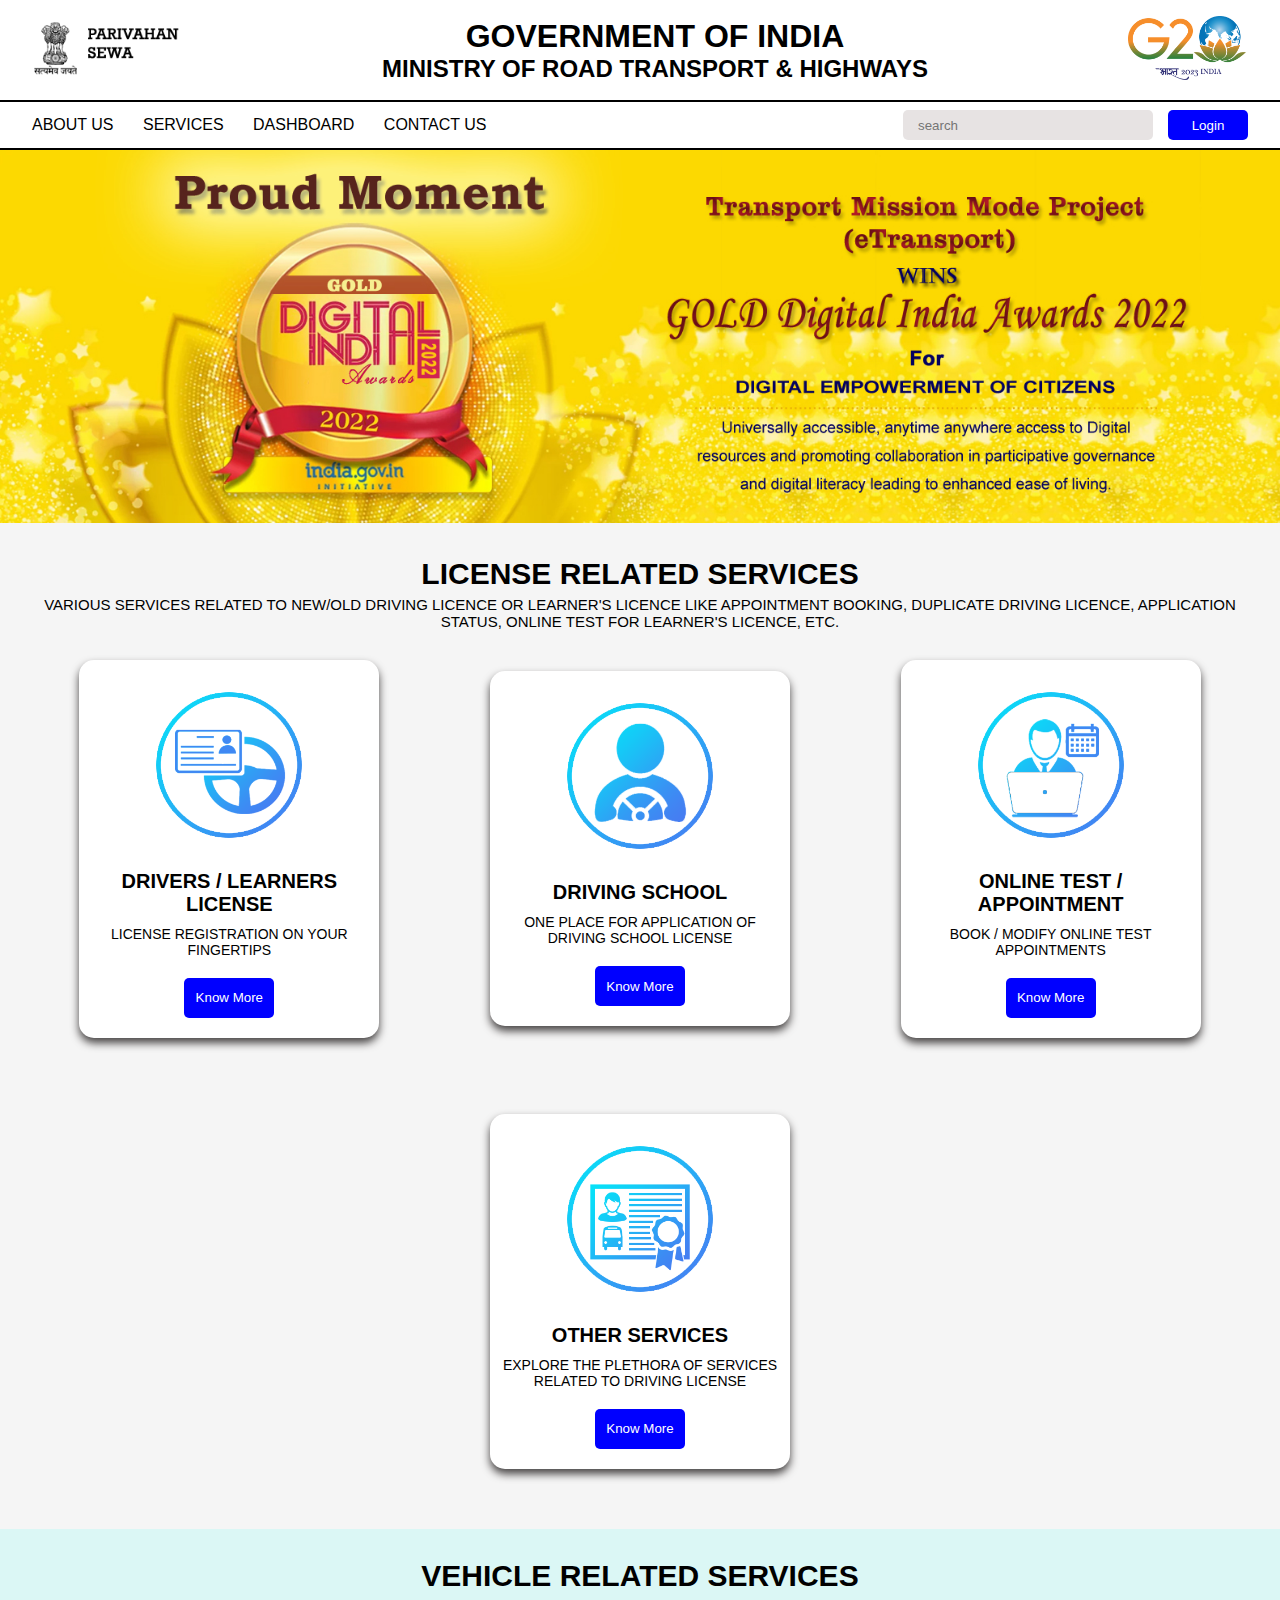
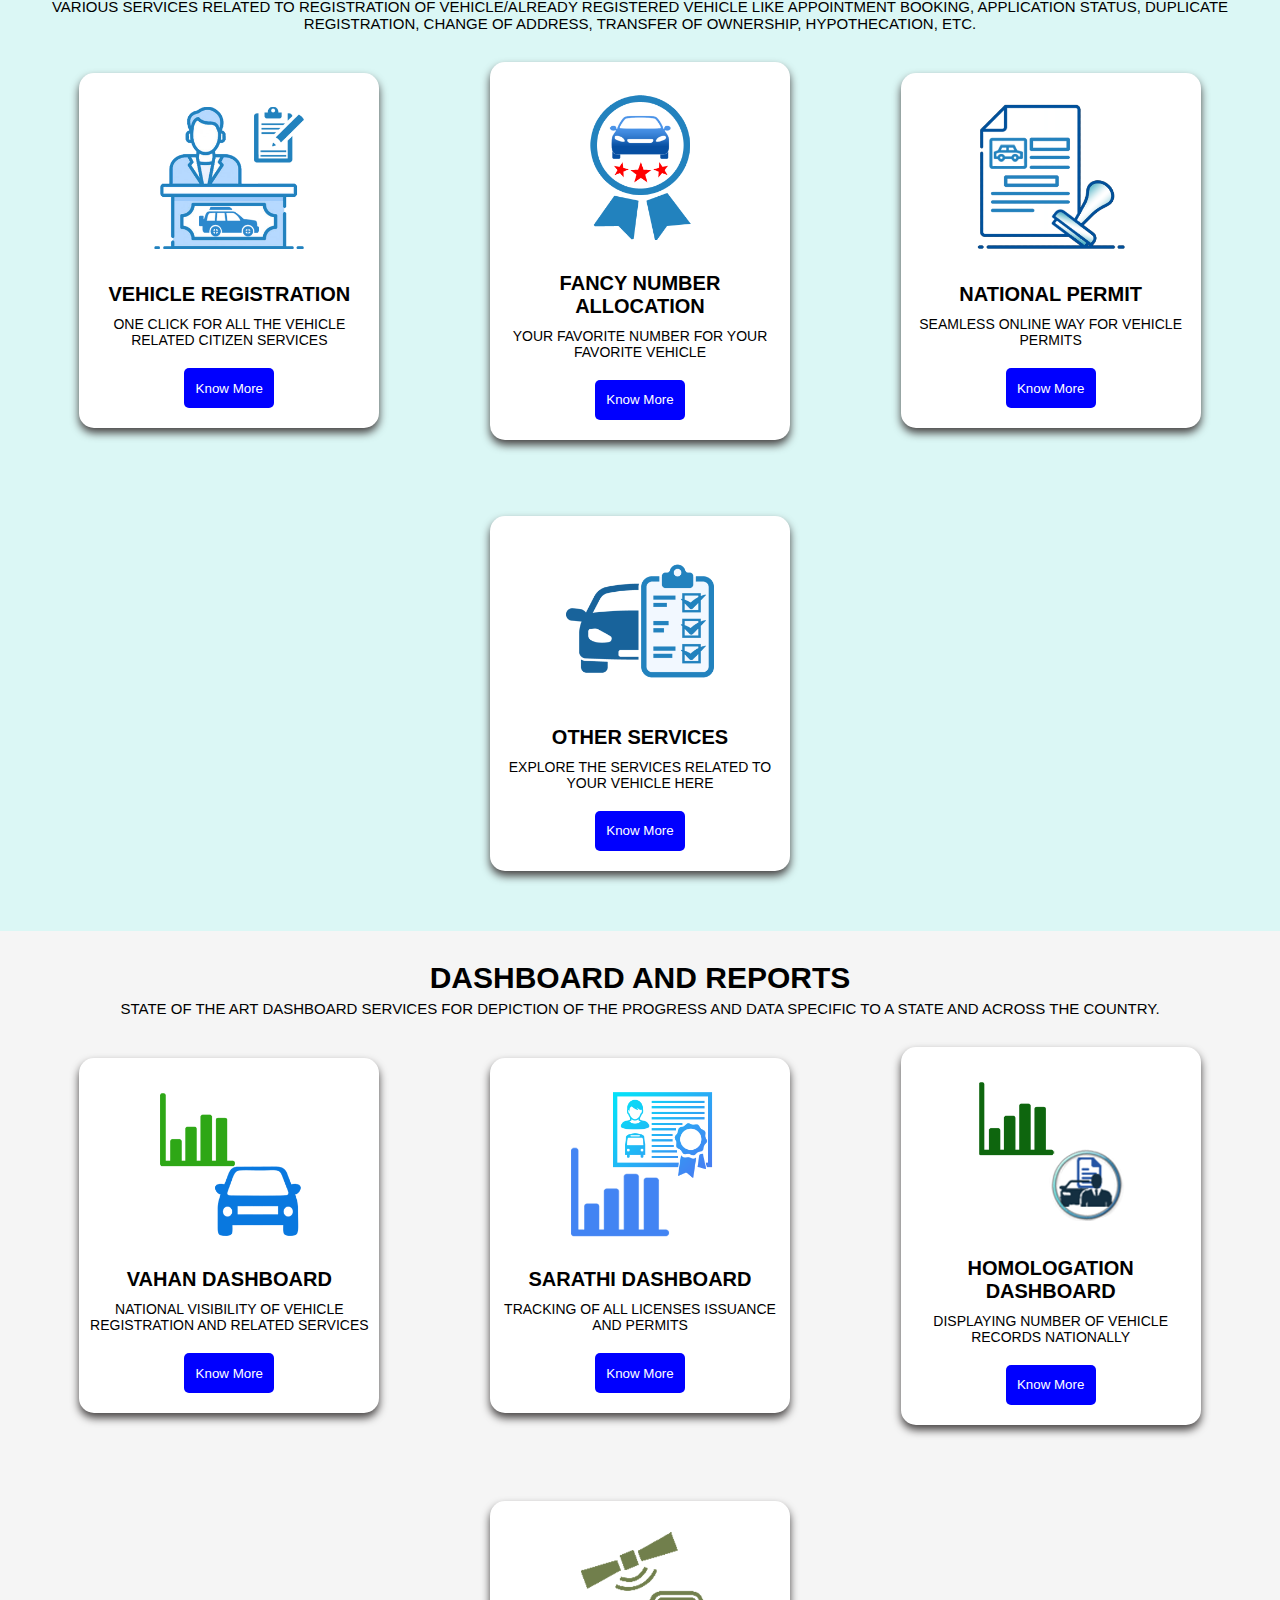
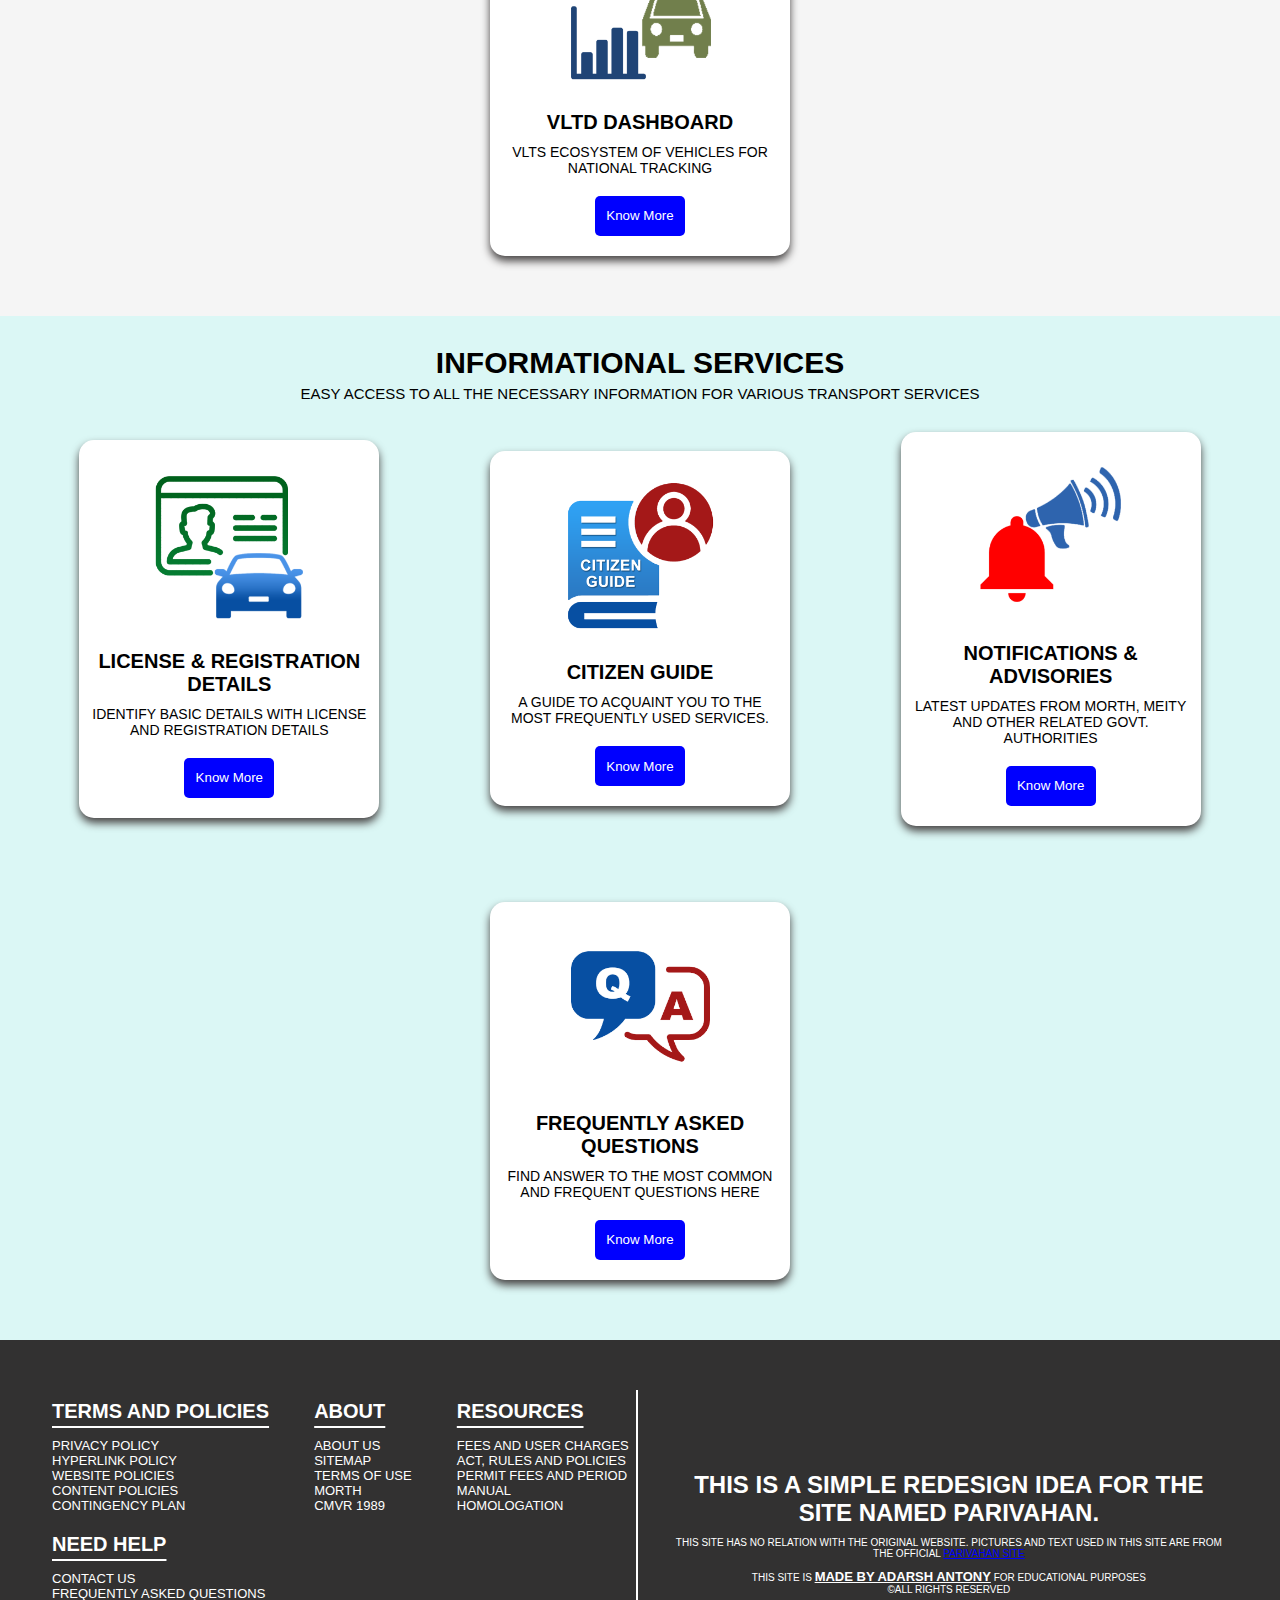
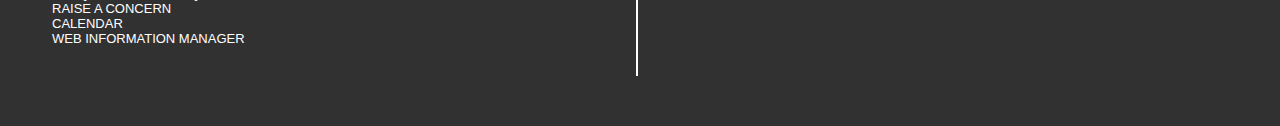
==== commit a1221043: "landing page" ====
--- a/Index.html
+++ b/Index.html
@@ -65,6 +65,9 @@
                         <h2>Drivers / Learners License</h2>
                         <p>License registration on your fingertips</p>
                     </div>
+                    <div class="btndiv">
+                        <button>Know More</button>
+                    </div>
                 </div>
                 <div class="card">
                     <div class="cardimg">
@@ -74,6 +77,9 @@
                         <h2>Driving School</h2>
                         <p>One place for application of Driving School License</p>
                     </div>
+                    <div class="btndiv">
+                        <button>Know More</button>
+                    </div>
                 </div>
                 <div class="card">
                     <div class="cardimg">
@@ -83,6 +89,9 @@
                         <h2>Online Test / Appointment</h2>
                         <p>Book / Modify Online test appointments</p>
                     </div>
+                    <div class="btndiv">
+                        <button>Know More</button>
+                    </div>
                 </div>
                 <div class="card">
                     <div class="cardimg">
@@ -91,6 +100,9 @@
                     <div class="cardtextarea">
                         <h2>Other Services</h2>
                         <p>Explore the plethora of services related to Driving License</p>
+                    </div>
+                    <div class="btndiv">
+                        <button>Know More</button>
                     </div>
                 </div>
             </div>
@@ -111,6 +123,9 @@
                         <h2>Vehicle Registration</h2>
                         <p>One click for all the vehicle related citizen services</p>
                     </div>
+                    <div class="btndiv">
+                        <button>Know More</button>
+                    </div>
                 </div>
                 <div class="card">
                     <div class="cardimg">
@@ -120,6 +135,9 @@
                         <h2>Fancy Number Allocation</h2>
                         <p>Your favorite number for your favorite vehicle</p>
                     </div>
+                    <div class="btndiv">
+                        <button>Know More</button>
+                    </div>
                 </div>
                 <div class="card">
                     <div class="cardimg">
@@ -129,6 +147,9 @@
                         <h2>National Permit</h2>
                         <p>Seamless online way for vehicle permits</p>
                     </div>
+                    <div class="btndiv">
+                        <button>Know More</button>
+                    </div>
                 </div>
                 <div class="card">
                     <div class="cardimg">
@@ -137,6 +158,9 @@
                     <div class="cardtextarea">
                         <h2>Other Services</h2>
                         <p>Explore the services related to your vehicle here</p>
+                    </div>
+                    <div class="btndiv">
+                        <button>Know More</button>
                     </div>
                 </div>
             </div>
@@ -144,7 +168,8 @@
         <div class="dashboard">
             <div class="textcontent">
                 <h2>Dashboard and Reports</h2>
-                <p>State of the Art Dashboard services for depiction of the progress and data specific to a state and across the country.</p>
+                <p>State of the Art Dashboard services for depiction of the progress and data specific to a state and
+                    across the country.</p>
             </div>
             <div class="cardsdiv">
                 <div class="card">
@@ -155,6 +180,9 @@
                         <h2>VAHAN Dashboard</h2>
                         <p>National visibility of Vehicle Registration and related services</p>
                     </div>
+                    <div class="btndiv">
+                        <button>Know More</button>
+                    </div>
                 </div>
                 <div class="card">
                     <div class="cardimg">
@@ -164,6 +192,9 @@
                         <h2>Sarathi Dashboard</h2>
                         <p>Tracking of all licenses issuance and Permits</p>
                     </div>
+                    <div class="btndiv">
+                        <button>Know More</button>
+                    </div>
                 </div>
                 <div class="card">
                     <div class="cardimg">
@@ -173,6 +204,9 @@
                         <h2>Homologation Dashboard</h2>
                         <p>Displaying number of vehicle records nationally</p>
                     </div>
+                    <div class="btndiv">
+                        <button>Know More</button>
+                    </div>
                 </div>
                 <div class="card">
                     <div class="cardimg">
@@ -181,6 +215,9 @@
                     <div class="cardtextarea">
                         <h2>VLTD Dashboard</h2>
                         <p>VLTS ecosystem of vehicles for National Tracking</p>
+                    </div>
+                    <div class="btndiv">
+                        <button>Know More</button>
                     </div>
                 </div>
             </div>
@@ -199,6 +236,9 @@
                         <h2>License & Registration Details</h2>
                         <p>Identify basic details with License and Registration Details</p>
                     </div>
+                    <div class="btndiv">
+                        <button>Know More</button>
+                    </div>
                 </div>
                 <div class="card">
                     <div class="cardimg">
@@ -208,6 +248,9 @@
                         <h2>Citizen Guide</h2>
                         <p>A guide to acquaint you to the most frequently used services.</p>
                     </div>
+                    <div class="btndiv">
+                        <button>Know More</button>
+                    </div>
                 </div>
                 <div class="card">
                     <div class="cardimg">
@@ -217,6 +260,9 @@
                         <h2>Notifications & Advisories</h2>
                         <p>Latest updates from MoRTH, Meity and other related Govt. authorities</p>
                     </div>
+                    <div class="btndiv">
+                        <button>Know More</button>
+                    </div>
                 </div>
                 <div class="card">
                     <div class="cardimg">
@@ -225,6 +271,9 @@
                     <div class="cardtextarea">
                         <h2>Frequently Asked Questions</h2>
                         <p>Find answer to the most common and frequent questions here</p>
+                    </div>
+                    <div class="btndiv">
+                        <button>Know More</button>
                     </div>
                 </div>
             </div>
@@ -232,454 +281,47 @@
     </section>
     <footer>
         <div class="footercontents">
-            
+            <div class="footersection">
+                <h3>Terms and Policies</h3>
+                <p>Privacy Policy</p>
+                <p>Hyperlink Policy</p>
+                <p>Website Policies</p>
+                <p>Content Policies</p>
+                <p>Contingency Plan</p>
+            </div>
+            <div class="footersection">
+                <h3>About</h3>
+                <p>About Us</p>
+                <p>Sitemap</p>
+                <p>Terms of Use</p>
+                <p>MoRTH</p>
+                <p>CMVR 1989</p>
+            </div>
+            <div class="footersection">
+                <h3>Resources</h3>
+                <p>Fees and User Charges</p>
+                <p>Act, Rules and Policies</p>
+                <p>Permit Fees and Period</p>
+                <p>Manual</p>
+                <p>Homologation</p>
+            </div>
+            <div class="footersection">
+                <h3>Need Help</h3>
+                <p>Contact Us</p>
+                <p>Frequently Asked Questions</p>
+                <p>Raise a concern</p>
+                <p>Calendar</p>
+                <p>Web Information Manager</p>
+            </div>
+        </div>
+        <hr>
+        <div class="credits">
+            <h2>This is a simple redesign idea for the site named Parivahan.</h2>
+            <p>This site has no relation with the original website. Pictures and text used in this site are from the
+                official <a href="https://parivahan.gov.in/parivahan/">parivahan site</a></p>
+            <p>This site is <b>Made by Adarsh Antony</b> for Educational purposes <br> &copy;All Rights Reserved</p>
         </div>
     </footer>
 </body>
 
-</html>
-<!-- 
-<section class="fullpage">
-    <main>
-        <div class="navbar">
-            <nav class="headnav">
-                <div class="logo">
-                    <img src="../images/logo-parivahan-sewa.png" alt="logo-parivahan-sewa">
-                </div>
-                <div class="navheader">
-                    <h2>Government of india</h2>
-                    <h3>Ministry of road transport & highways</h3>
-                </div>
-                <div class="logo2">
-                    <img src="../images/g20-logo.png" alt="g20-logo">
-                </div>
-            </nav>
-            <nav class="subnav">
-
-            </nav>
-        </div>
-        
-        <div class="scroll-banner">
-            <div>
-                <img src="../images/banner3.jpg" alt="banner1">
-            </div>
-        </div>
-    </main>
-    <section class="item-list">
-        <div class="license">
-            <div class="textbox">
-                <h2>LICENSE RELATED SERVICES</h2>
-                <p>Various services related to new/old driving licence or learner's licence like Appointment Booking, Duplicate driving licence, Application Status, Online test for learner's licence, etc.</p>    
-            </div>
-            <div class="cards-section">
-                <div class="card">
-                    <div class="cardimg">
-                        <img src="../images/llservices.png" alt="llserviceslogo">
-                    </div>
-                    <div class="cardtext">
-                        <h2>Drivers/ Learners License</h2>
-                        <p>License registration on your fingertips</p>
-                    </div>
-                    <div class="btn">
-                        <a href="#">More</a>
-                    </div>
-                </div>
-                <div class="card">
-                    <div class="cardimg">
-                        <img src="../images/driving-school-license.png" alt="llserviceslogo">
-                    </div>
-                    <div class="cardtext">
-                        <h2>Driving School</h2>
-                        <p>One place for application of Driving School License</p>
-                    </div>
-                    <div class="btn">
-                        <a href="#">More</a>
-                    </div>
-                </div>
-                <div class="card">
-                    <div class="cardimg">
-                        <img src="../images/v-online-test-appointment.png" alt="llserviceslogo">
-                    </div>
-                    <div class="cardtext">
-                        <h2>Online Test/ Appointment</h2>
-                        <p>Book/ Modify Online test appointments</p>
-                    </div>
-                    <div class="btn">
-                        <a href="#">More</a>
-                    </div>
-                </div>
-                <div class="card">
-                    <div class="cardimg">
-                        <img src="../images/v-driving-license.png" alt="llserviceslogo">
-                    </div>
-                    <div class="cardtext">
-                        <h2>Other Services</h2>
-                        <p>Explore the plethora of services related to Driving License</p>
-                    </div>
-                    <div class="btn">
-                        <a href="#">More</a>
-                    </div>
-                </div>
-            </div>
-        </div>
-        <div class="vehicle">
-            <div class="textbox">
-                <h2>Vehicle Related Services</h2>
-                <p>Various services related to registration of vehicle/already registered vehicle like Appointment Booking, Application Status, Duplicate Registration, Change of Address, Transfer of Ownership, Hypothecation, etc.</p>    
-            </div>
-            <div class="cards-section">
-                <div class="card">
-                    <div class="cardimg">
-                        <img src="../images/v-new-vehicle-registration.png" alt="llserviceslogo">
-                    </div>
-                    <div class="cardtext">
-                        <h2>Vehicle Registration</h2>
-                        <p>One click for all the vehicle related citizen services</p>
-                    </div>
-                    <div class="btn">
-                        <a href="#">More</a>
-                    </div>
-                </div>
-                <div class="card">
-                    <div class="cardimg">
-                        <img src="../images/v-fancy-number-allocation.png" alt="llserviceslogo">
-                    </div>
-                    <div class="cardtext">
-                        <h2>Fancy Number Allocation</h2>
-                        <p>Your favorite number for your favorite vehicle.</p>
-                    </div>
-                    <div class="btn">
-                        <a href="#">More</a>
-                    </div>
-                </div>
-                <div class="card">
-                    <div class="cardimg">
-                        <img src="../images/v-permit-services.png" alt="llserviceslogo">
-                    </div>
-                    <div class="cardtext">
-                        <h2>National Permit</h2>
-                        <p>Seamless online way for vehicle permits</p>
-                    </div>
-                    <div class="btn">
-                        <a href="#">More</a>
-                    </div>
-                </div>
-                <div class="card">
-                    <div class="cardimg">
-                        <img src="../images/v-vehicle-registration.png" alt="llserviceslogo">
-                    </div>
-                    <div class="cardtext">
-                        <h2>Other Services</h2>
-                        <p>Explore the services related to your vehicle here</p>
-                    </div>
-                    <div class="btn">
-                        <a href="#">More</a>
-                    </div>
-                </div>
-            </div>
-        </div>
-        <div class="manufacturer">
-            <div class="textbox">
-                <h2>Manufacturer Related Services</h2>
-                <p>A number of applications/services devoted to vehicle/kit manufacturers for ease of operations and business</p>    
-            </div>
-            <div class="cards-section">
-                <div class="card">
-                    <div class="cardimg">
-                        <img src="../images/v-vltd-icon.png" alt="llserviceslogo">
-                    </div>
-                    <div class="cardtext">
-                        <h2>VLTD Maker</h2>
-                        <p>Track, Analyze and Optimize Vehicle through location</p>
-                    </div>
-                    <div class="btn">
-                        <a href="#">More</a>
-                    </div>
-                </div>
-                <div class="card">
-                    <div class="cardimg">
-                        <img src="../images/v-sld.png" alt="llserviceslogo">
-                    </div>
-                    <div class="cardtext">
-                        <h2>SLD Maker</h2>
-                        <p>Speed Limiting Device Ecosystem</p>
-                    </div>
-                    <div class="btn">
-                        <a href="#">More</a>
-                    </div>
-                </div>
-                <div class="card">
-                    <div class="cardimg">
-                        <img src="../images/v-cng-maker.png" alt="llserviceslogo">
-                    </div>
-                    <div class="cardtext">
-                        <h2>CNG Maker</h2>
-                        <p>Make way for cleaner, greener fuel</p>
-                    </div>
-                    <div class="btn">
-                        <a href="#">More</a>
-                    </div>
-                </div>
-                <div class="card">
-                    <div class="cardimg">
-                        <img src="../images/v-homologation.png" alt="llserviceslogo">
-                    </div>
-                    <div class="cardtext">
-                        <h2>Homologation</h2>
-                        <p>Complete Life Cycle of a vehicle</p>
-                    </div>
-                    <div class="btn">
-                        <a href="#">More</a>
-                    </div>
-                </div>
-            </div>
-        </div>
-        <div class="others">
-            <div class="textbox">
-                <h2>Other Products & Services</h2>
-            </div>
-            <div class="cards-section">
-                <div class="card">
-                    <div class="cardimg">
-                        <img src="../images/v-mparivahan-logo.png" alt="llserviceslogo">
-                    </div>
-                    <div class="cardtext">
-                        <h2>mParivahan</h2>
-                        <p>The wallet weight of documents brought to half</p>
-                    </div>
-                    <div class="btn">
-                        <a href="#">More</a>
-                    </div>
-                </div>
-                <div class="card">
-                    <div class="cardimg">
-                        <img src="../images/v-pucc-icon.png" alt="llserviceslogo">
-                    </div>
-                    <div class="cardtext">
-                        <h2>PUCC</h2>
-                        <p>MoRTH's endeavor to Limit vehicular emissions</p>
-                    </div>
-                    <div class="btn">
-                        <a href="#">More</a>
-                    </div>
-                </div>
-                <div class="card">
-                    <div class="cardimg">
-                        <img src="../images/v-echallan-icon.png" alt="llserviceslogo">
-                    </div>
-                    <div class="cardtext">
-                        <h2>eChallan System</h2>
-                        <p>Take the Eco-Friendly way with new automotive fuels</p>
-                    </div>
-                    <div class="btn">
-                        <a href="#">More</a>
-                    </div>
-                </div>
-                <div class="card">
-                    <div class="cardimg">
-                        <img src="../images/v-vahan-green-sewa.png" alt="llserviceslogo">
-                    </div>
-                    <div class="cardtext">
-                        <h2>Vahan Green Sewa</h2>
-                        <p>Take the Eco-Friendly way with new automotive fuels</p>
-                    </div>
-                    <div class="btn">
-                        <a href="#">More</a>
-                    </div>
-                </div>
-            </div>
-        </div>
-        <div class="dashboard">
-            <div class="textbox">
-                <h2>Dashboard and Reports</h2>
-                <p>State of the Art Dashboard services for depiction of the progress and data specific to a state and across the country.</p>    
-            </div>
-            <div class="cards-section">
-                <div class="card">
-                    <div class="cardimg">
-                        <img src="../images/v-vahan-dashboard.png" alt="llserviceslogo">
-                    </div>
-                    <div class="cardtext">
-                        <h2>VAHAN Dashboard</h2>
-                        <p>National visibility of Vehicle Registration and related services</p>
-                    </div>
-                    <div class="btn">
-                        <a href="#">More</a>
-                    </div>
-                </div>
-                <div class="card">
-                    <div class="cardimg">
-                        <img src="../images//v-sarathi-dashboard.png" alt="llserviceslogo">
-                    </div>
-                    <div class="cardtext">
-                        <h2>Sarathi Dashboard</h2>
-                        <p>Tracking of all licenses issuance and Permits</p>
-                    </div>
-                    <div class="btn">
-                        <a href="#">More</a>
-                    </div>
-                </div>
-                <div class="card">
-                    <div class="cardimg">
-                        <img src="../images/v-homologation-dashboard.png" alt="llserviceslogo">
-                    </div>
-                    <div class="cardtext">
-                        <h2>Homologation Dashboard</h2>
-                        <p>Displaying number of vehicle records nationally</p>
-                    </div>
-                    <div class="btn">
-                        <a href="#">More</a>
-                    </div>
-                </div>
-                <div class="card">
-                    <div class="cardimg">
-                        <img src="../images/v-vltd-dashboard.png" alt="llserviceslogo">
-                    </div>
-                    <div class="cardtext">
-                        <h2>VLTD Dashboard</h2>
-                        <p>VLTS ecosystem of vehicles for National Tracking</p>
-                    </div>
-                    <div class="btn">
-                        <a href="#">More</a>
-                    </div>
-                </div>
-            </div>
-        </div>
-        <div class="public">
-            <div class="textbox">
-                <h2>Public Media</h2>
-                <p>Showcasing our achievements and progress through Content, Media developed internally/externally</p>    
-            </div>
-            <div class="cards-section">
-                <div class="card">
-                    <div class="cardimg">
-                        <img src="../images/v-act-policy.png" alt="llserviceslogo">
-                    </div>
-                    <div class="cardtext">
-                        <h2>Acts, Rule and Policies</h2>
-                        <p>All you need to know about Motor Vehicle Rules and related Acts</p>
-                    </div>
-                    <div class="btn">
-                        <a href="#">More</a>
-                    </div>
-                </div>
-                <div class="card">
-                    <div class="cardimg">
-                        <img src="../images/v-next-mile.png" alt="llserviceslogo">
-                    </div>
-                    <div class="cardtext">
-                        <h2>Next Mile</h2>
-                        <p>Capturing the key contributions, remarkable growth stories, state developments, etc.</p>
-                    </div>
-                    <div class="btn">
-                        <a href="#">More</a>
-                    </div>
-                </div>
-                <div class="card">
-                    <div class="cardimg">
-                        <img src="../images/v-parivahan-news-letter.png" alt="llserviceslogo">
-                    </div>
-                    <div class="cardtext">
-                        <h2>Parivahan Newsletter</h2>
-                        <p>Our monthly newsletter highlighting our achievements, progress and Focus application/service.</p>
-                    </div>
-                    <div class="btn">
-                        <a href="#">More</a>
-                    </div>
-                </div>
-                <div class="card">
-                    <div class="cardimg">
-                        <img src="../images/v-press-coverage.png" alt="llserviceslogo">
-                    </div>
-                    <div class="cardtext">
-                        <h2>Latest Press Coverage</h2>
-                        <p>Coverage of project developments in news and media</p>
-                    </div>
-                    <div class="btn">
-                        <a href="#">More</a>
-                    </div>
-                </div>
-                <div class="card">
-                    <div class="cardimg">
-                        <img src="../images/v-act-policy.png" alt="llserviceslogo">
-                    </div>
-                    <div class="cardtext">
-                        <h2>Motor Vehicle Act, 1988</h2>
-                        <p>All you need to know about the Motor Vehicle Act, 1988</p>
-                    </div>
-                    <div class="btn">
-                        <a href="#">More</a>
-                    </div>
-                </div>
-                <div class="card">
-                    <div class="cardimg">
-                        <img src="../images/v-center-motor-vehicle-rules.png" alt="llserviceslogo">
-                    </div>
-                    <div class="cardtext">
-                        <h2>Central Motor Vehicles Rules, 1989</h2>
-                        <p>All you need to know about the Central Motor Vehicles Rules, 1989</p>
-                    </div>
-                    <div class="btn">
-                        <a href="#">More</a>
-                    </div>
-                </div>
-            </div>
-        </div>
-        <div class="informational">
-            <div class="textbox">
-                <h2>LICENSE RELATED SERVICES</h2>
-                <p>Various services related to new/old driving licence or learner's licence like Appointment Booking, Duplicate driving licence, Application Status, Online test for learner's licence, etc.</p>    
-            </div>
-            <div class="cards-section">
-                <div class="card">
-                    <div class="cardimg">
-                        <img src="../images/llservices.png" alt="llserviceslogo">
-                    </div>
-                    <div class="cardtext">
-                        <h2>Drivers/ Learners License</h2>
-                        <p>License registration on your fingertips</p>
-                    </div>
-                    <div class="btn">
-                        <a href="#">More</a>
-                    </div>
-                </div>
-                <div class="card">
-                    <div class="cardimg">
-                        <img src="../images/driving-school-license.png" alt="llserviceslogo">
-                    </div>
-                    <div class="cardtext">
-                        <h2>Driving School</h2>
-                        <p>One place for application of Driving School License</p>
-                    </div>
-                    <div class="btn">
-                        <a href="#">More</a>
-                    </div>
-                </div>
-                <div class="card">
-                    <div class="cardimg">
-                        <img src="../images/v-online-test-appointment.png" alt="llserviceslogo">
-                    </div>
-                    <div class="cardtext">
-                        <h2>Online Test/ Appointment</h2>
-                        <p>Book/ Modify Online test appointments</p>
-                    </div>
-                    <div class="btn">
-                        <a href="#">More</a>
-                    </div>
-                </div>
-                <div class="card">
-                    <div class="cardimg">
-                        <img src="../images/v-driving-license.png" alt="llserviceslogo">
-                    </div>
-                    <div class="cardtext">
-                        <h2>Other Services</h2>
-                        <p>Explore the plethora of services related to Driving License</p>
-                    </div>
-                    <div class="btn">
-                        <a href="#">More</a>
-                    </div>
-                </div>
-            </div>
-        </div>
-    </section>
-</section> -->+</html>--- a/style.css
+++ b/style.css
@@ -11,6 +11,11 @@
     width: 100%;
 }
 
+button:hover {
+    cursor: pointer;
+    font-size: 14px;
+}
+
 header {
     max-width: 1920px;
     width: 100%;
@@ -69,6 +74,12 @@
     padding: 25px 25px 25px 0;
 }
 
+.navlinks a:hover {
+    cursor: pointer;
+    font-size: 17px;
+    color: blue;
+}
+
 .navspecials {
     display: flex;
     align-items: center;
@@ -78,7 +89,7 @@
     width: 250px;
     height: 30px;
     border: none;
-    background-color: grey;
+    background-color: rgb(231, 227, 227);
     border-radius: 5px;
     outline: none;
     padding-left: 15px;
@@ -94,9 +105,15 @@
     border: none;
 }
 
-main, section , footer {
+.login button:hover {
+    cursor: pointer;
+}
+
+main,
+section,
+footer {
     max-width: 1920px;
-    width: 100%; 
+    width: 100%;
     margin: 0 auto;
 }
 
@@ -159,7 +176,7 @@
     width: 95%;
     height: auto;
     margin: 0 auto;
-    
+
 }
 
 .card {
@@ -176,7 +193,7 @@
     cursor: pointer;
     transform: translateY(-10px);
     transition: transform .3s ease;
-    
+
 }
 
 .cardimg {
@@ -205,6 +222,22 @@
     font-size: 14px;
 }
 
+.btndiv {
+    width: 90px;
+    height: 40px;
+    margin: auto;
+    margin-bottom: 20px;
+    margin-top: 10px;
+}
+
+.btndiv button {
+    width: 100%;
+    height: 100%;
+    background-color: blue;
+    color: white;
+    border-radius: 5px;
+}
+
 
 .vehicle,
 .infoservices {
@@ -217,10 +250,69 @@
 }
 
 footer {
-    height: 100px;
+    height: auto;
     background-color: rgb(50, 49, 49);
+    color: white;
+    padding: 30px 0;
+    display: flex;
+    justify-content: center;
+    padding: 50px 50px;
+
 }
 
 .footercontents {
-    
-}+    padding: 10px 2px;
+    width: 95%;
+    margin: auto;
+    display: flex;
+    justify-content: space-between;
+    align-items: center;
+    flex-wrap: wrap;
+    text-transform: uppercase;
+}
+
+.footersection {
+    padding-bottom: 20px;
+}
+
+.footersection h3 {
+    font-size: 20px;
+    text-decoration: underline;
+    text-underline-offset: 8px;
+    padding-bottom: 15px;
+}
+
+.footersection p {
+    font-weight: lighter;
+    font-size: 13px;
+}
+
+.credits {
+    text-align: center;
+    margin-left: 5px;
+    min-height: 200px;
+    width: 95%;
+    border-left: solid 2px white;
+    padding-left: 30px;
+    align-content: center;
+    text-transform: uppercase;
+}
+
+.credits p {
+    padding-top: 10px;
+    font-size: 10px;
+}
+
+.credits p>a {
+    color: blue;
+}
+
+.credits p>b {
+    font-size: small;
+    text-decoration: underline;
+}
+
+.credits p:last-child {
+    padding-top: 10px;
+}
+
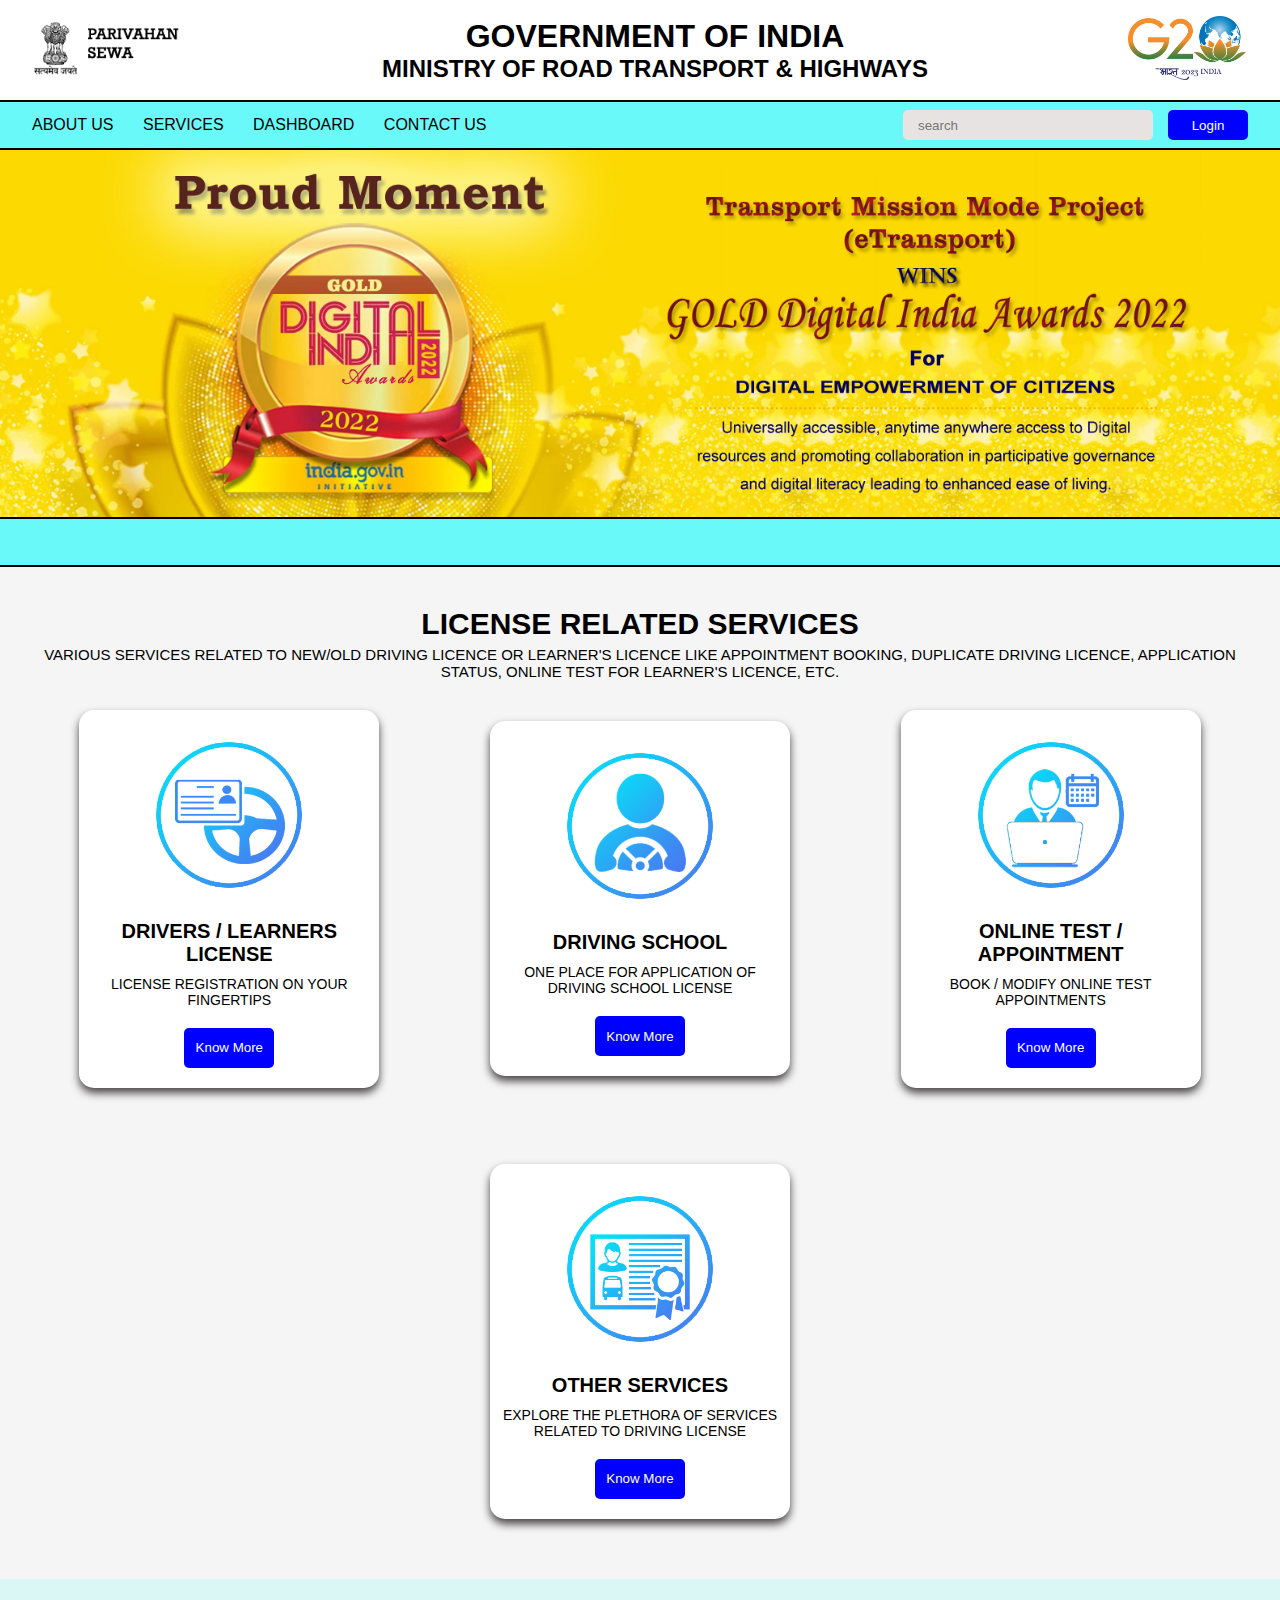
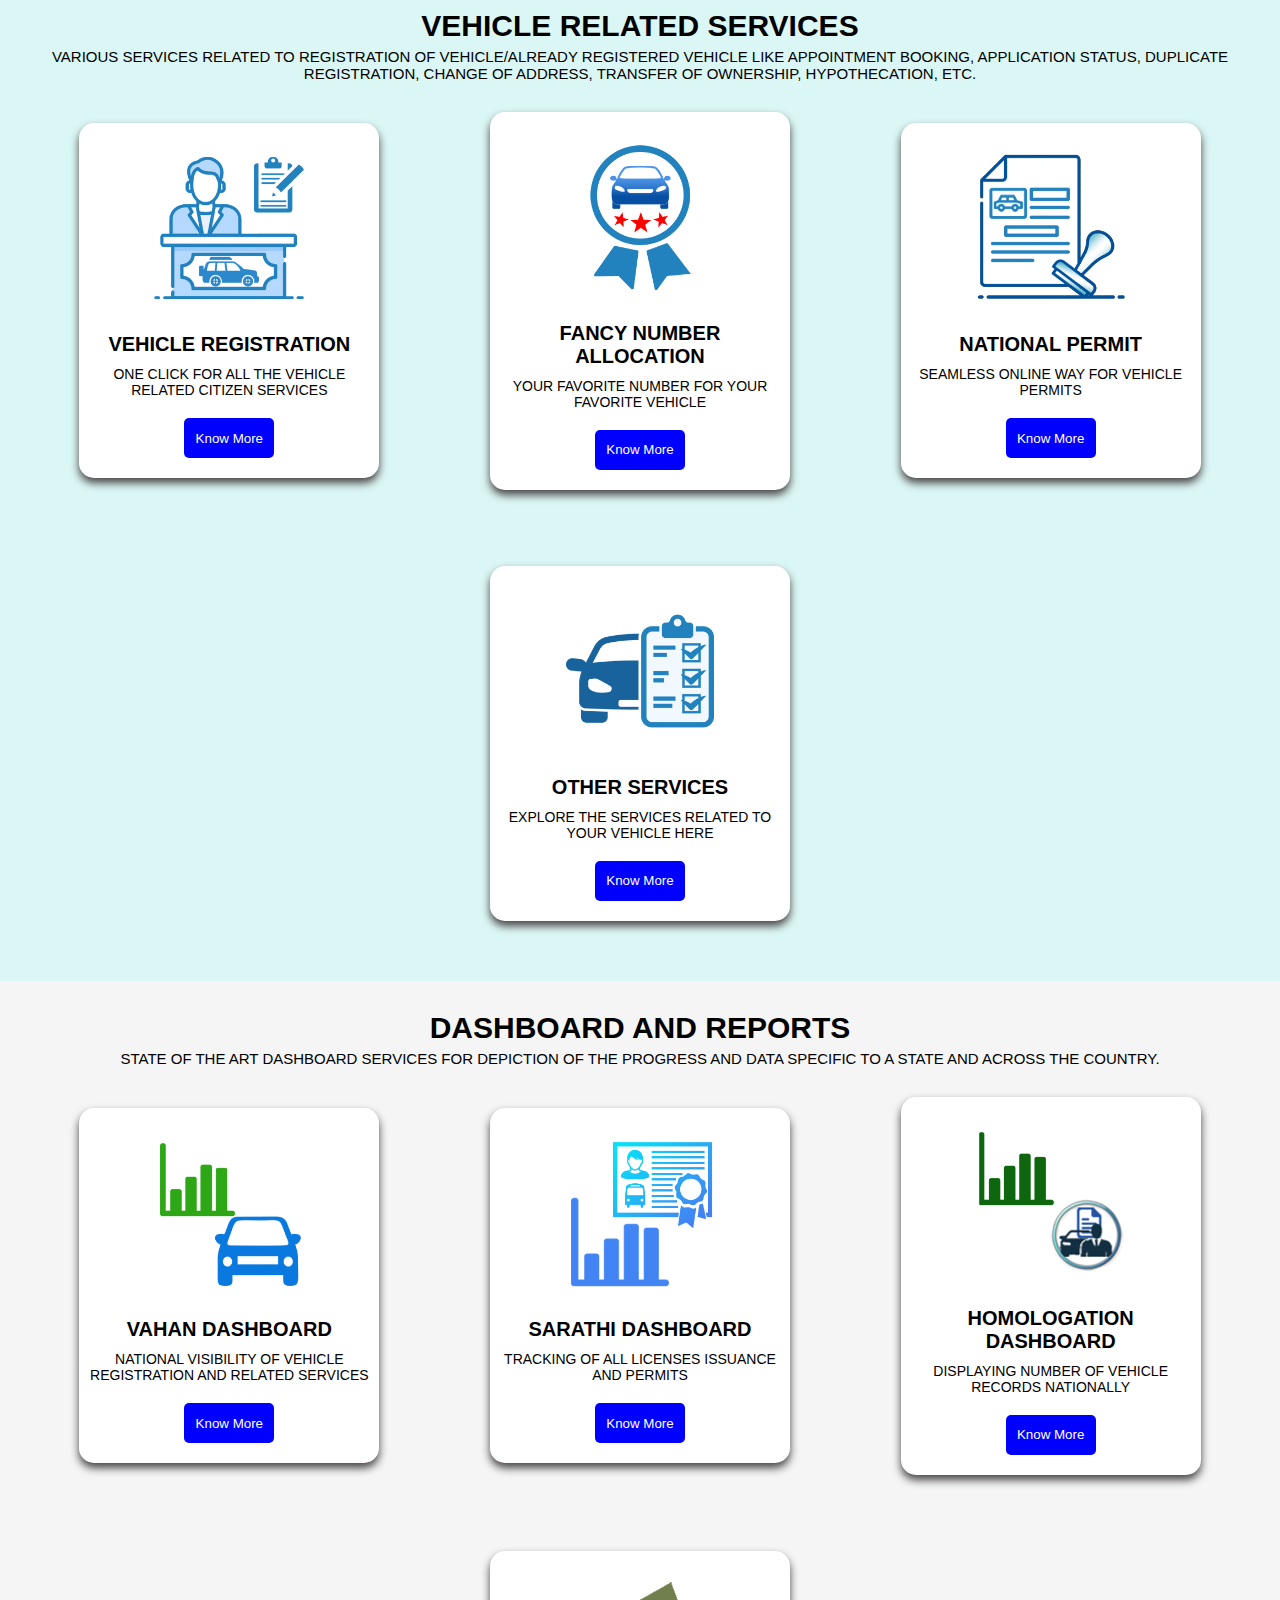
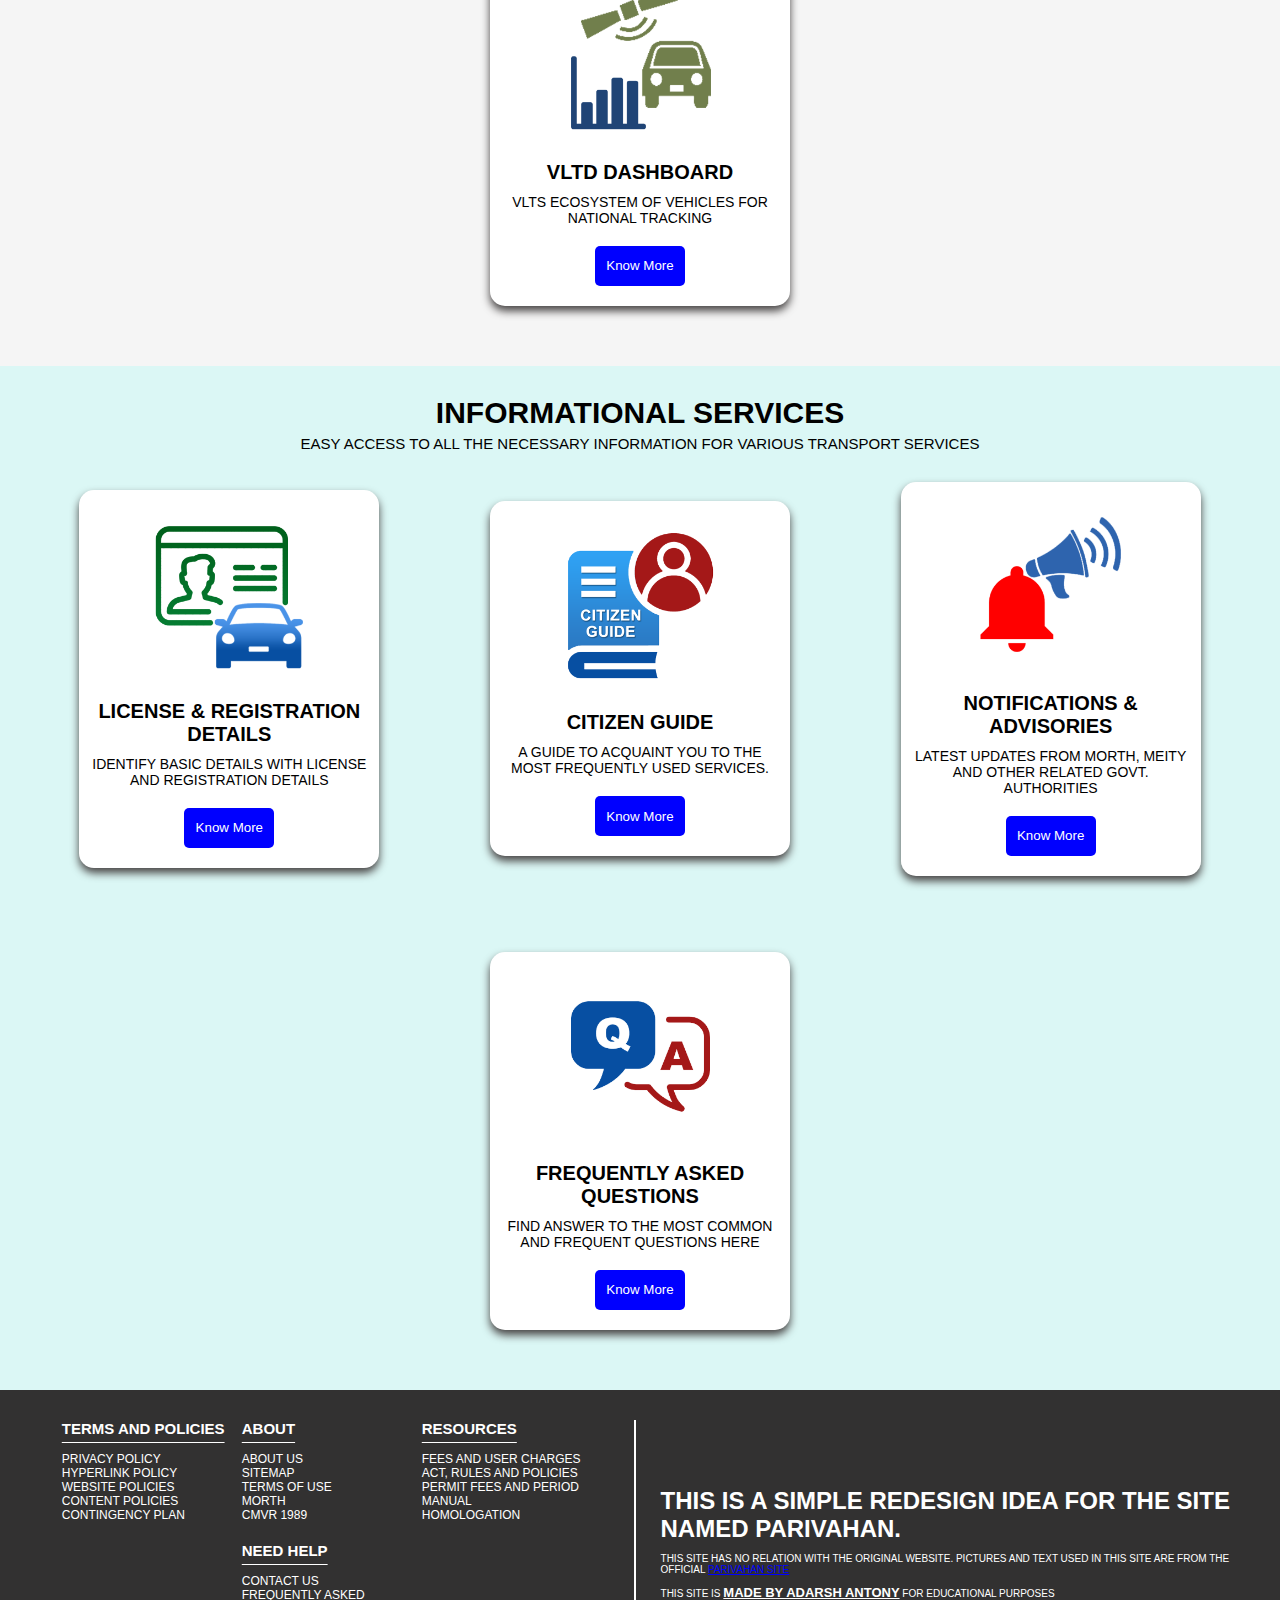
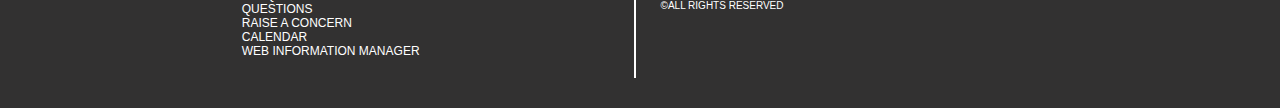
==== commit 3e6db410: "New Feature" ====
--- a/Index.html
+++ b/Index.html
@@ -11,7 +11,7 @@
 <body>
     <header>
         <!--TITLE-->
-        <div class="title">
+        <div class="headertitle">
             <div class="titleimgleft">
                 <img src="images/logo-parivahan-sewa.png" alt="home">
             </div>
@@ -44,12 +44,40 @@
             </div>
         </nav>
     </header>
+
+    <!--Banner Images-->
     <main>
         <div class="heroimg">
             <img src="images/banner3.jpg" alt="banner">
         </div>
     </main>
+
+    <!--State selector-->
+    <div class="stateselector hide">
+        <div class="dropdown-container">
+            <div class="optiontitle">
+                <h2>License Menu</h2>
+                <span class="closebtn" id="closeBtn">&Cross;</span>
+            </div>
+            <div class="dropdown">
+                <button class="dropdown-button" id="dropdownButton">
+                    Select State <span id="dropdownIcon">&#9660;</span>
+                </button>
+                <div class="dropdown-content" id="dropdownContent">
+                    <div class="search-container">
+                        <input type="text" id="searchInput" placeholder="Search states...">
+                        <span class="search-icon">&#128269;</span>
+                    </div>
+                    <div id="errorMessage" class="error-message">No states found</div>
+                </div>
+            </div>
+            <button id="submitButton" class="submit-button" disabled>Submit</button>
+        </div>
+    </div>
+
+    <!--Webpage Sections-->
     <section class="services">
+        <div class="bluediv"></div>
         <div class="license">
             <div class="textcontent">
                 <h2>License Related Services</h2>
@@ -66,7 +94,7 @@
                         <p>License registration on your fingertips</p>
                     </div>
                     <div class="btndiv">
-                        <button>Know More</button>
+                        <button class="optionBtn">Know More</button>
                     </div>
                 </div>
                 <div class="card">
@@ -78,7 +106,7 @@
                         <p>One place for application of Driving School License</p>
                     </div>
                     <div class="btndiv">
-                        <button>Know More</button>
+                        <button class="optionBtn">Know More</button>
                     </div>
                 </div>
                 <div class="card">
@@ -90,7 +118,7 @@
                         <p>Book / Modify Online test appointments</p>
                     </div>
                     <div class="btndiv">
-                        <button>Know More</button>
+                        <button class="optionBtn">Know More</button>
                     </div>
                 </div>
                 <div class="card">
@@ -102,7 +130,7 @@
                         <p>Explore the plethora of services related to Driving License</p>
                     </div>
                     <div class="btndiv">
-                        <button>Know More</button>
+                        <button class="optionBtn">Know More</button>
                     </div>
                 </div>
             </div>
@@ -124,7 +152,7 @@
                         <p>One click for all the vehicle related citizen services</p>
                     </div>
                     <div class="btndiv">
-                        <button>Know More</button>
+                        <button class="optionBtn">Know More</button>
                     </div>
                 </div>
                 <div class="card">
@@ -136,7 +164,7 @@
                         <p>Your favorite number for your favorite vehicle</p>
                     </div>
                     <div class="btndiv">
-                        <button>Know More</button>
+                        <button class="optionBtn">Know More</button>
                     </div>
                 </div>
                 <div class="card">
@@ -148,7 +176,7 @@
                         <p>Seamless online way for vehicle permits</p>
                     </div>
                     <div class="btndiv">
-                        <button>Know More</button>
+                        <button class="optionBtn">Know More</button>
                     </div>
                 </div>
                 <div class="card">
@@ -160,7 +188,7 @@
                         <p>Explore the services related to your vehicle here</p>
                     </div>
                     <div class="btndiv">
-                        <button>Know More</button>
+                        <button class="optionBtn">Know More</button>
                     </div>
                 </div>
             </div>
@@ -181,7 +209,7 @@
                         <p>National visibility of Vehicle Registration and related services</p>
                     </div>
                     <div class="btndiv">
-                        <button>Know More</button>
+                        <button class="optionBtn">Know More</button>
                     </div>
                 </div>
                 <div class="card">
@@ -193,7 +221,7 @@
                         <p>Tracking of all licenses issuance and Permits</p>
                     </div>
                     <div class="btndiv">
-                        <button>Know More</button>
+                        <button class="optionBtn">Know More</button>
                     </div>
                 </div>
                 <div class="card">
@@ -205,7 +233,7 @@
                         <p>Displaying number of vehicle records nationally</p>
                     </div>
                     <div class="btndiv">
-                        <button>Know More</button>
+                        <button class="optionBtn">Know More</button>
                     </div>
                 </div>
                 <div class="card">
@@ -217,7 +245,7 @@
                         <p>VLTS ecosystem of vehicles for National Tracking</p>
                     </div>
                     <div class="btndiv">
-                        <button>Know More</button>
+                        <button class="optionBtn">Know More</button>
                     </div>
                 </div>
             </div>
@@ -237,7 +265,7 @@
                         <p>Identify basic details with License and Registration Details</p>
                     </div>
                     <div class="btndiv">
-                        <button>Know More</button>
+                        <button class="optionBtn">Know More</button>
                     </div>
                 </div>
                 <div class="card">
@@ -249,7 +277,7 @@
                         <p>A guide to acquaint you to the most frequently used services.</p>
                     </div>
                     <div class="btndiv">
-                        <button>Know More</button>
+                        <button class="optionBtn">Know More</button>
                     </div>
                 </div>
                 <div class="card">
@@ -261,7 +289,7 @@
                         <p>Latest updates from MoRTH, Meity and other related Govt. authorities</p>
                     </div>
                     <div class="btndiv">
-                        <button>Know More</button>
+                        <button class="optionBtn">Know More</button>
                     </div>
                 </div>
                 <div class="card">
@@ -273,12 +301,14 @@
                         <p>Find answer to the most common and frequent questions here</p>
                     </div>
                     <div class="btndiv">
-                        <button>Know More</button>
+                        <button class="optionBtn">Know More</button>
                     </div>
                 </div>
             </div>
         </div>
     </section>
+
+    <!--Footer Section-->
     <footer>
         <div class="footercontents">
             <div class="footersection">
@@ -315,13 +345,18 @@
             </div>
         </div>
         <hr>
+        
+        <!--Page Credits-->
         <div class="credits">
             <h2>This is a simple redesign idea for the site named Parivahan.</h2>
             <p>This site has no relation with the original website. Pictures and text used in this site are from the
                 official <a href="https://parivahan.gov.in/parivahan/">parivahan site</a></p>
             <p>This site is <b>Made by Adarsh Antony</b> for Educational purposes <br> &copy;All Rights Reserved</p>
         </div>
+
     </footer>
+
+    <script src="script.js"></script>
 </body>
 
 </html>--- a/style.css
+++ b/style.css
@@ -11,11 +11,6 @@
     width: 100%;
 }
 
-button:hover {
-    cursor: pointer;
-    font-size: 14px;
-}
-
 header {
     max-width: 1920px;
     width: 100%;
@@ -23,7 +18,7 @@
     margin: auto;
 }
 
-.title {
+.headertitle {
     width: 95%;
     min-height: 100px;
     margin: auto;
@@ -53,6 +48,7 @@
     border-top: 2px solid black;
     border-bottom: 2px solid black;
     text-transform: uppercase;
+    background-color: rgb(106, 249, 249);
 }
 
 .navitems {
@@ -135,6 +131,177 @@
     object-fit: stretch;
 }
 
+.stateselector {
+    width: 100vw;
+    height: 100vh;
+    background: rgba(255, 255, 255, 0.753);
+    top: 0;
+    position: fixed;
+    display: flex;
+    justify-content: center;
+    align-items: center;
+    z-index: 100000;
+}
+
+
+.dropdown-container {
+    background-color: white;
+    position: relative;
+    width: 500px;
+    height: 300px;
+    display: flex;
+    box-shadow: 0 5px 5px 0 grey;
+    flex-direction: column;
+    align-items: center;
+    border-radius: 5px;
+}
+
+.optiontitle{
+    padding: 50px 0 20px 0;
+    text-transform: uppercase;
+}
+
+.optiontitle span {
+    position: absolute;
+    top: 0;
+    right: 2%;
+    font-size: 40px;
+}
+
+.optiontitle span:hover {
+    cursor: pointer;
+    font-size: 45px;
+}
+
+.dropdown {
+    position: relative;
+    width: 300px;
+}
+
+.dropdown-button {
+    width: 300px;
+    padding: 10px 15px;
+    border: 1px solid #ccc;
+    border-radius: 5px;
+    background-color: white;
+    cursor: pointer;
+    text-align: left;
+    display: flex;
+    justify-content: space-between;
+    align-items: center;
+    margin: auto;
+}
+
+.dropdown-content {
+    display: none;
+    position: absolute;
+    width: 300px;
+    max-height: 150px;
+    overflow-y: auto;
+    overflow-x: hidden;
+    border: 1px solid #ccc;
+    border-radius: 5px;
+    background-color: white;
+    box-shadow: 0 2px 5px rgba(0,0,0,0.1);
+    z-index: 1000;
+}
+
+.search-container {
+    position: relative;
+    width: 95%;
+    margin: 10px auto;
+}
+
+.dropdown-content input {
+    width: 100%;
+    padding: 15px 40px 10px 40px;
+    border: 1px solid #ccc;
+    border-radius: 5px;
+    box-sizing: border-box;
+    outline: none;
+}
+
+/* Custom Scrollbar Styling */
+.dropdown-content::-webkit-scrollbar {
+    width: 5px;
+}
+
+.dropdown-content::-webkit-scrollbar-thumb {
+    background-color: #888;
+}
+
+.dropdown-content::-webkit-scrollbar-thumb:hover {
+    background-color: #555;
+    cursor: pointer;
+}
+
+.dropdown-content::-webkit-scrollbar-track {
+    background: #f1f1f1;
+}
+
+
+.search-icon {
+    position: absolute;
+    top: 50%;
+    left: 15px;
+    transform: translateY(-50%);
+    pointer-events: none;
+    color: #888;
+}
+
+.dropdown-content a {
+    display: block;
+    padding: 10px 15px;
+    text-decoration: none;
+    color: black;
+    cursor: pointer;
+}
+
+.dropdown-content a:hover {
+    background-color: #f1f1f1;
+}
+
+.show {
+    display: block;
+}
+
+.hide {
+    display: none;
+}
+
+.error-message {
+    display: none;
+    padding: 10px;
+    color: #d9534f;
+    text-align: center;
+    background-color: #f9d6d5;
+    border: 1px solid #d9534f;
+    border-bottom-left-radius: 5px;
+    border-bottom-right-radius: 5px;
+}
+
+
+.submit-button {
+    width: 300px;
+    padding: 10px;
+    border: none;
+    border-radius: 5px;
+    background-color: #007bff;
+    color: white;
+    font-size: 16px;
+    cursor: not-allowed;
+    margin-top: 10px;
+}
+
+.submit-button:enabled {
+    cursor: pointer;
+    background-color: blue;
+}
+
+.submit-button:disabled {
+    background-color: #d9534f;
+}
+
 section {
     height: auto;
     background-color: rgb(245, 245, 245);
@@ -148,6 +315,15 @@
     height: auto;
     margin: auto;
     background-color: rgb(245, 245, 245);
+}
+
+.bluediv {
+    background-color: rgb(106, 249, 249);
+    height: 50px;
+    border-top: solid 2px black;
+    border-bottom: solid 2px black;
+    position: relative;
+    top: -10px;
 }
 
 .textcontent {
@@ -253,19 +429,15 @@
     height: auto;
     background-color: rgb(50, 49, 49);
     color: white;
-    padding: 30px 0;
+    padding: 30px;
     display: flex;
     justify-content: center;
-    padding: 50px 50px;
-
 }
 
 .footercontents {
-    padding: 10px 2px;
-    width: 95%;
-    margin: auto;
-    display: flex;
-    justify-content: space-between;
+    width: 95%;
+    display: flex;
+    justify-content: center;
     align-items: center;
     flex-wrap: wrap;
     text-transform: uppercase;
@@ -273,10 +445,12 @@
 
 .footersection {
     padding-bottom: 20px;
+    width: 180px;
+    max-width: 180px;
 }
 
 .footersection h3 {
-    font-size: 20px;
+    font-size: 15px;
     text-decoration: underline;
     text-underline-offset: 8px;
     padding-bottom: 15px;
@@ -284,16 +458,16 @@
 
 .footersection p {
     font-weight: lighter;
-    font-size: 13px;
+    font-size: 12px;
 }
 
 .credits {
-    text-align: center;
-    margin-left: 5px;
+    text-align: left;
+    margin-left: 0px;
     min-height: 200px;
     width: 95%;
     border-left: solid 2px white;
-    padding-left: 30px;
+    padding-left: 25px;
     align-content: center;
     text-transform: uppercase;
 }
@@ -314,5 +488,4 @@
 
 .credits p:last-child {
     padding-top: 10px;
-}
-
+}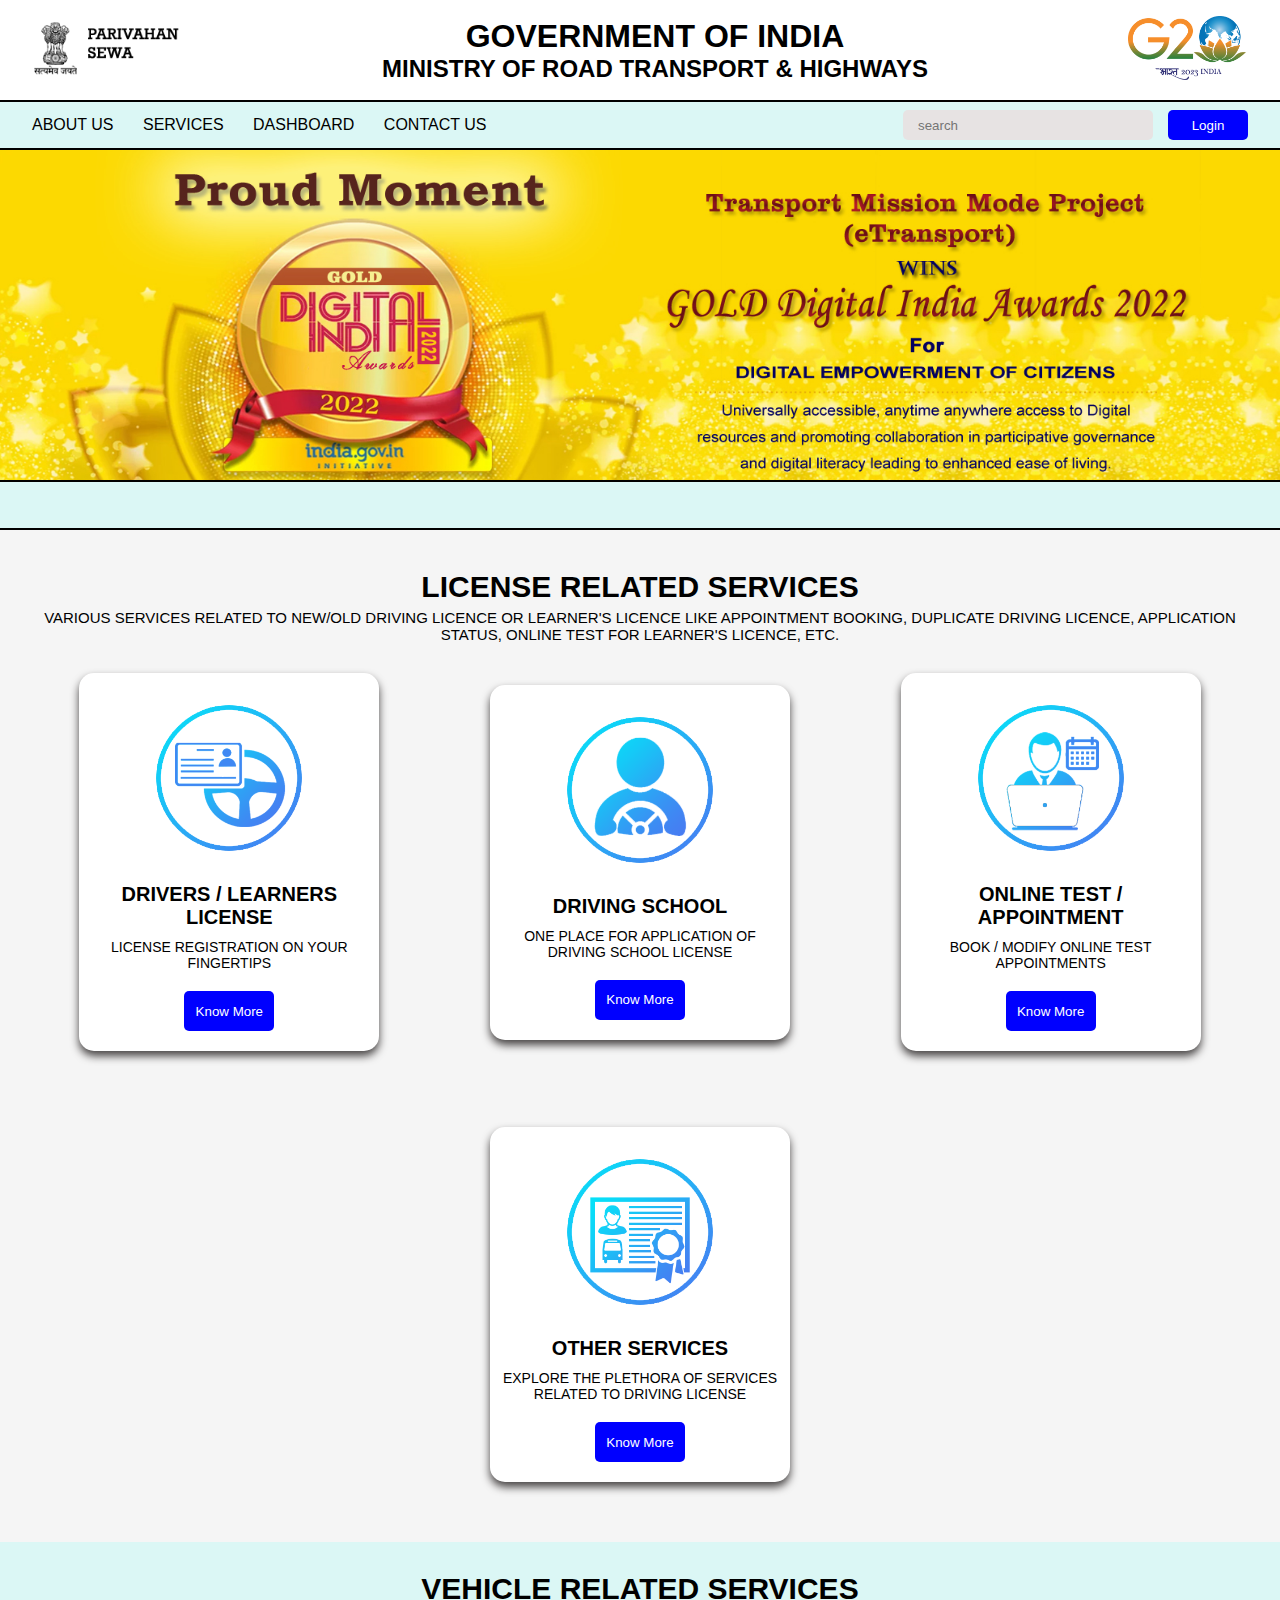
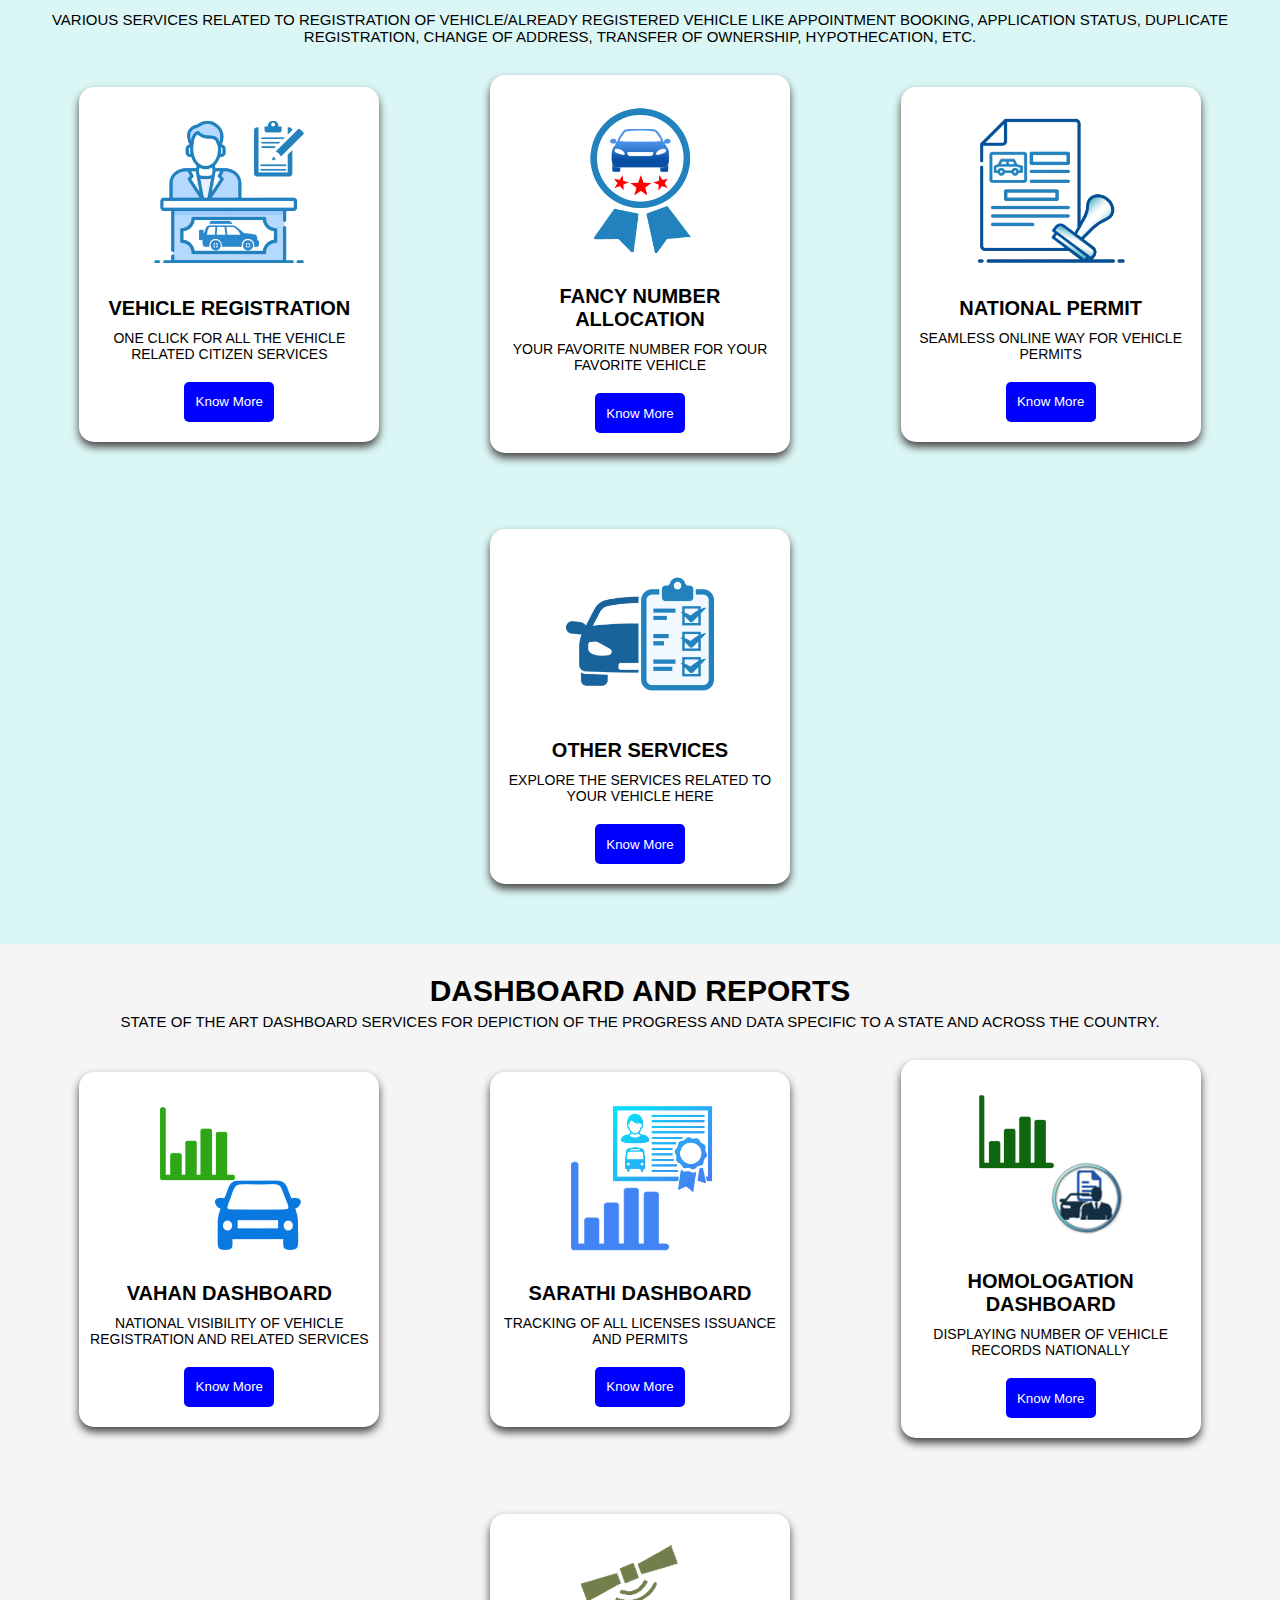
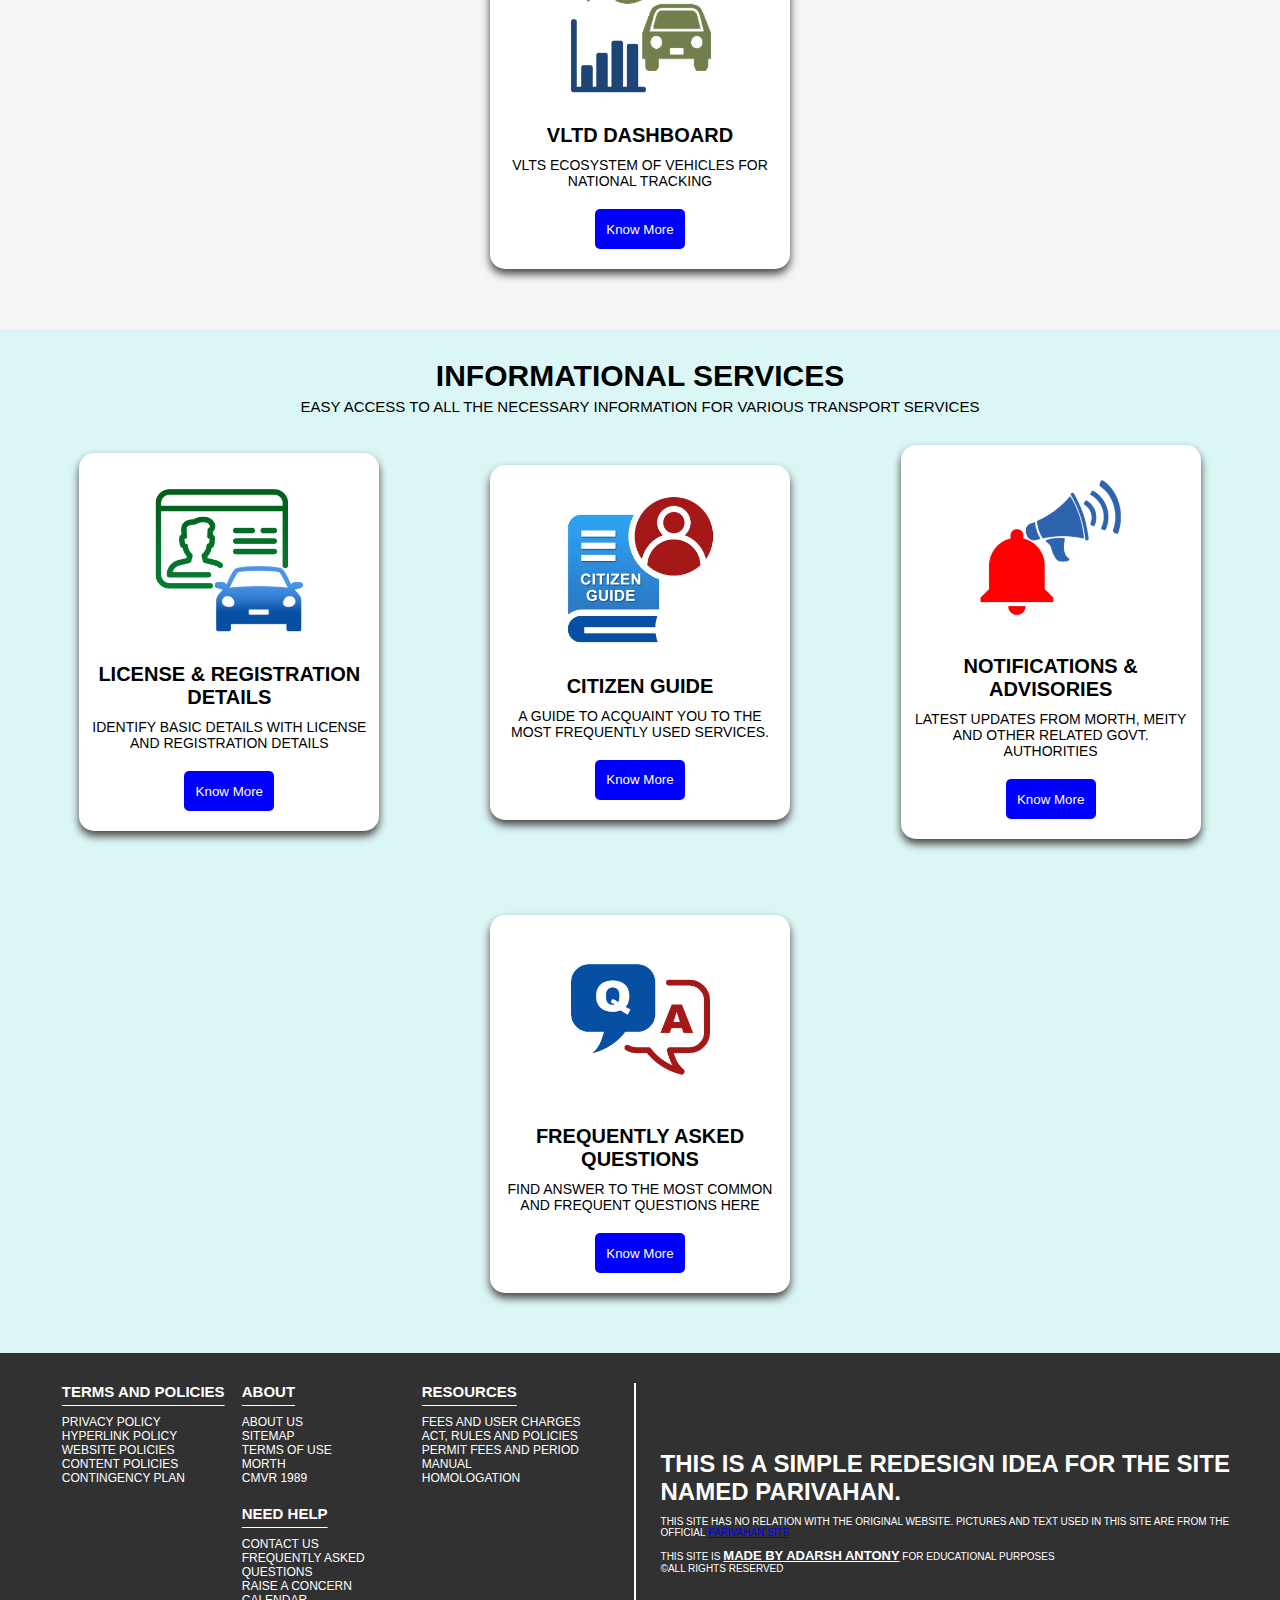
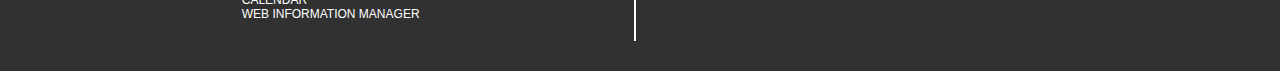
==== commit fa9f2778: "new features" ====
--- a/Index.html
+++ b/Index.html
@@ -4,6 +4,9 @@
 <head>
     <meta charset="UTF-8">
     <meta name="viewport" content="width=device-width, initial-scale=1.0">
+    <link rel="stylesheet" href="https://cdnjs.cloudflare.com/ajax/libs/font-awesome/6.6.0/css/all.min.css"
+        integrity="sha512-Kc323vGBEqzTmouAECnVceyQqyqdsSiqLQISBL29aUW4U/M7pSPA/gEUZQqv1cwx4OnYxTxve5UMg5GT6L4JJg=="
+        crossorigin="anonymous" referrerpolicy="no-referrer" />
     <link rel="stylesheet" href="style.css">
     <title>Parivahan Sewa</title>
 </head>
@@ -25,7 +28,7 @@
         </div>
         <!--NAVBAR-->
         <nav>
-            <div class="navitems">
+            <div class="navitems" id="navitems">
                 <div class="navlinks">
                     <a href="#">About Us</a>
                     <a href="#">Services</a>
@@ -42,6 +45,7 @@
                     </div>
                 </div>
             </div>
+            <i class="fa fa-solid fa-bars" id="menubar" aria-hidden="true"></i>
         </nav>
     </header>
 
@@ -345,7 +349,7 @@
             </div>
         </div>
         <hr>
-        
+
         <!--Page Credits-->
         <div class="credits">
             <h2>This is a simple redesign idea for the site named Parivahan.</h2>
--- a/style.css
+++ b/style.css
@@ -9,6 +9,7 @@
 body {
     background-color: rgb(222, 215, 215);
     width: 100%;
+    overflow-x: hidden;
 }
 
 header {
@@ -39,6 +40,11 @@
     text-align: center;
     text-transform: uppercase;
 }
+
+#menubar {
+    display: none;
+}
+
 
 nav {
     width: 100%;
@@ -48,7 +54,7 @@
     border-top: 2px solid black;
     border-bottom: 2px solid black;
     text-transform: uppercase;
-    background-color: rgb(106, 249, 249);
+    background-color: rgb(219, 247, 245)
 }
 
 .navitems {
@@ -121,13 +127,13 @@
 .heroimg {
     width: 100%;
     height: auto;
-    min-height: 340px;
+    max-height: 340px;
 }
 
 .heroimg img {
     width: 100%;
     height: 100%;
-    min-height: 340px;
+    max-height: 350px;
     object-fit: stretch;
 }
 
@@ -318,7 +324,7 @@
 }
 
 .bluediv {
-    background-color: rgb(106, 249, 249);
+    background-color: rgb(219, 247, 245);
     height: 50px;
     border-top: solid 2px black;
     border-bottom: solid 2px black;
@@ -488,4 +494,87 @@
 
 .credits p:last-child {
     padding-top: 10px;
+}
+
+
+@media (max-width: 823px) {
+
+    nav {
+        position: relative;
+        display: flex;
+        flex-direction: column;
+        align-items: center;
+    }
+
+    .navitems{ 
+        display: none;
+    }
+
+    .displaymenu {
+        display: flex;
+        flex-direction: column;
+        align-items: flex-start;
+        margin-bottom: 20px;
+        padding-left: 20px;
+    }
+
+    .displaymenu .navlinks {
+        display: flex;
+        flex-direction: column;
+    }
+
+    .displaymenu .navspecials {
+        flex-direction: column;
+        align-items: flex-start;
+    }
+
+    .displaymenu .navspecials .login button {
+        margin: 0;
+        margin-top: 10px;
+    }
+
+    #menubar {
+        text-align: right;
+        display: block;
+        position: absolute;
+        right: 2%;
+        padding-left: 20px;
+        font-size: 25px;
+        padding-top: 10px;
+    }
+
+    .titletext,
+    .titleimgright {
+        display: none;
+    }
+
+    .titleimgleft {
+        justify-content: center;
+        margin: auto;
+    }
+
+    footer {
+        flex-direction: column;
+        align-items: center;
+    }
+    
+    .footercontents {
+        justify-content: flex-start;
+        padding: 0;
+        margin: 0;
+    }
+    
+    .footersection {
+        padding-bottom: 30px;
+        width: 180px;
+        max-width: 180px;
+    }
+    
+    .credits {
+        margin: 0;
+        border-left: none;
+        border-top: solid 2px white;
+        padding: 0;
+    }
+
 }